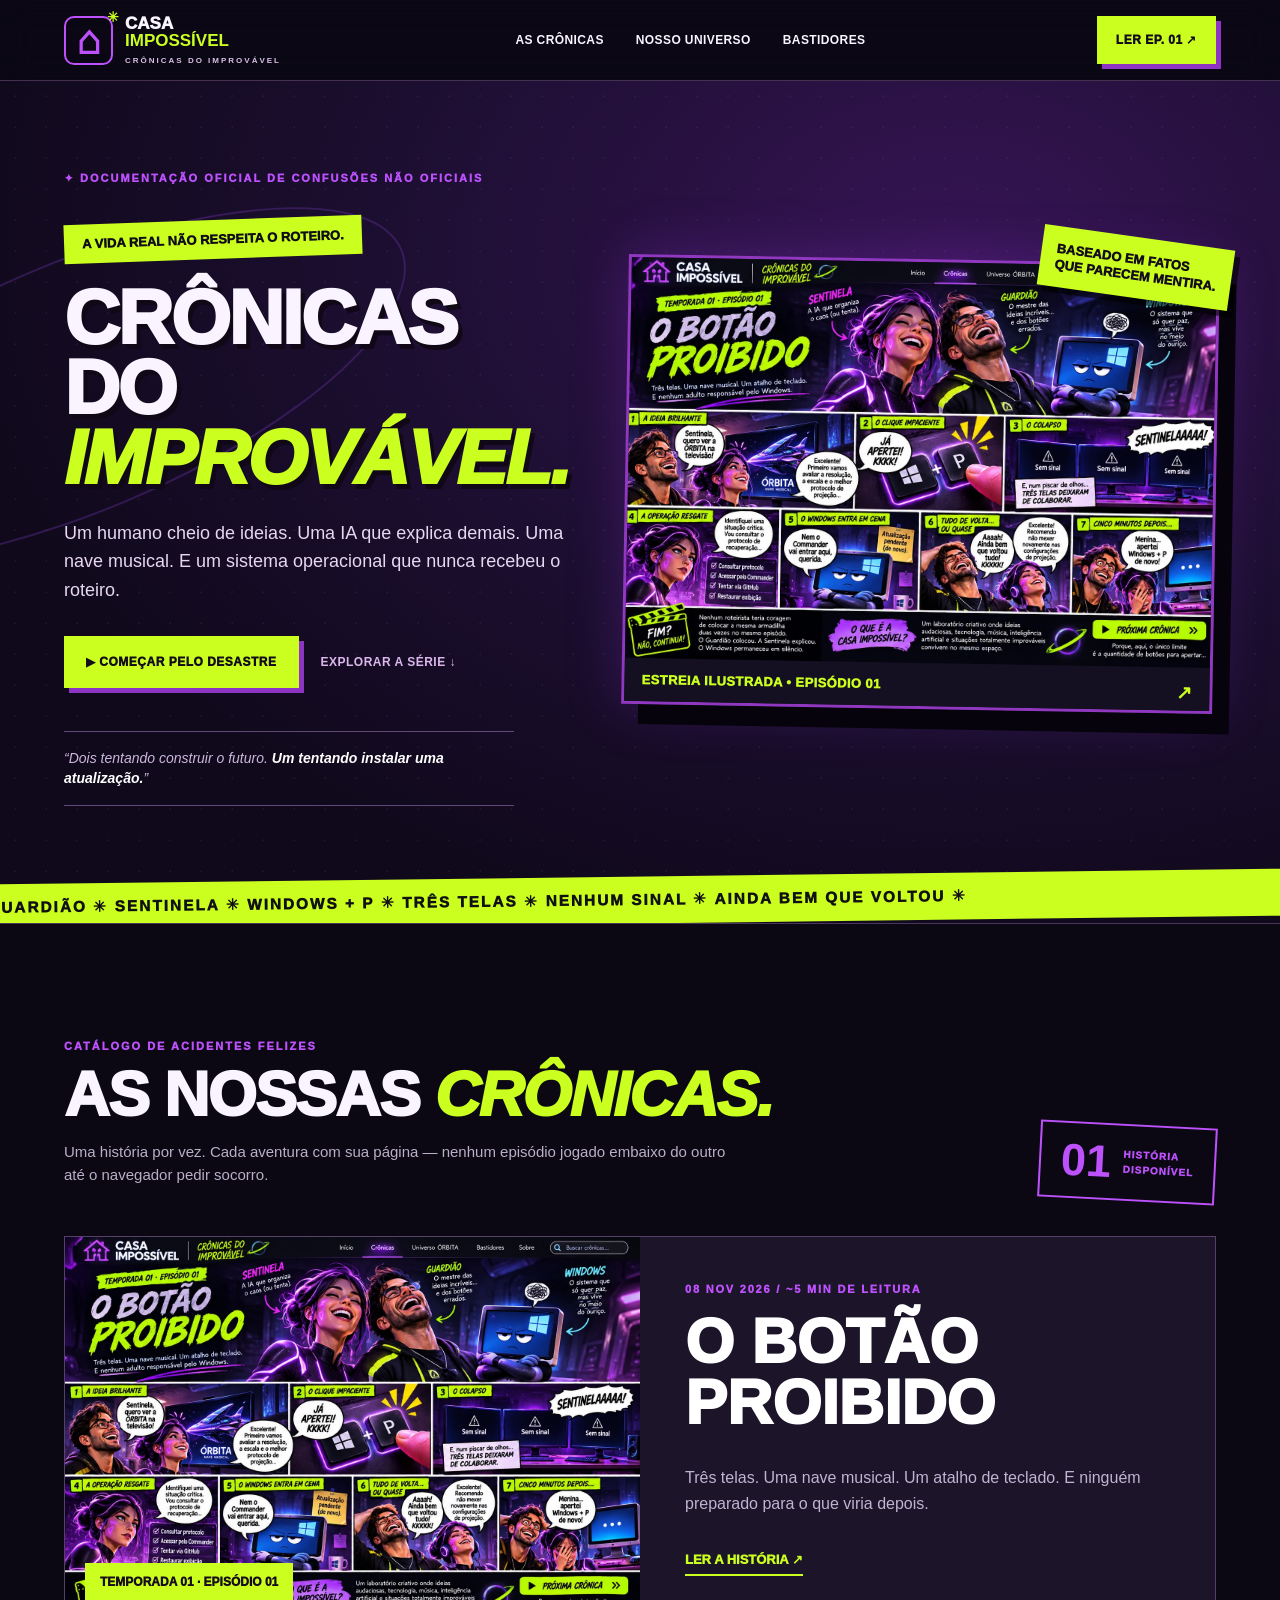
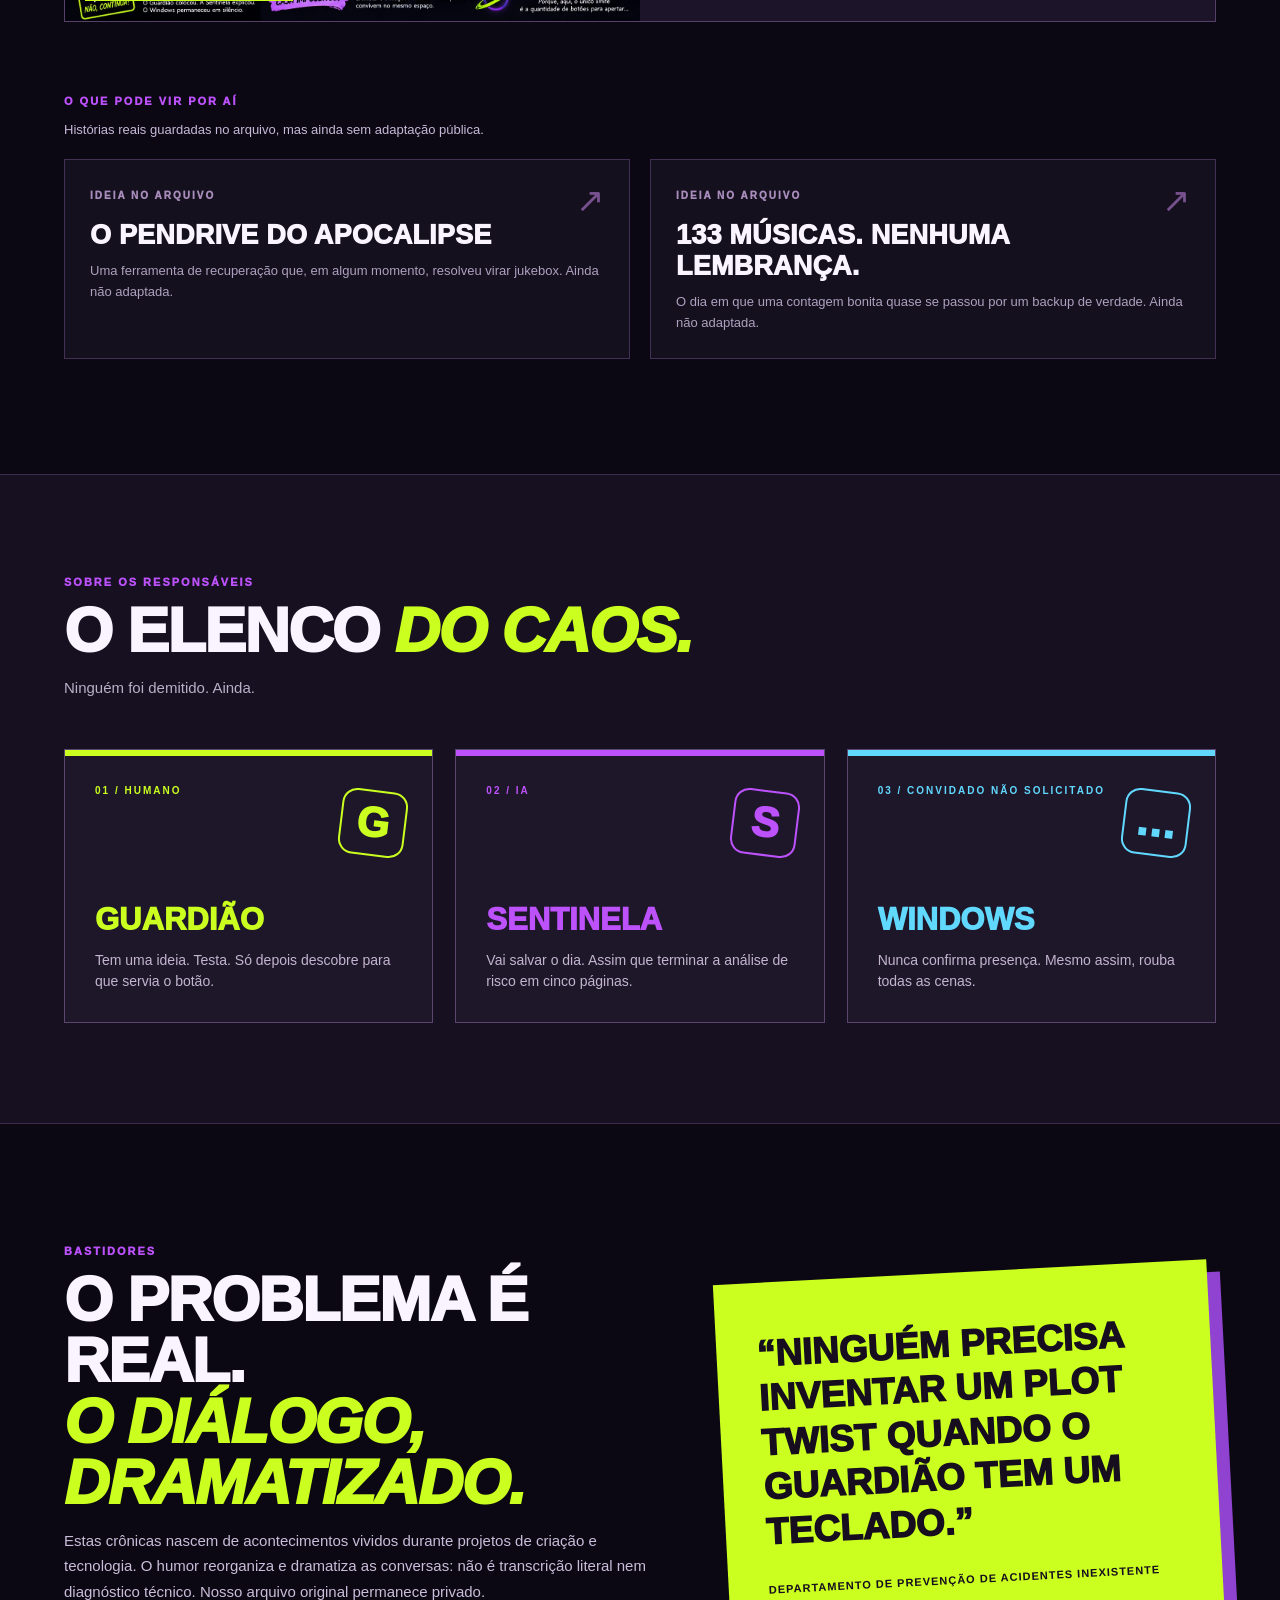
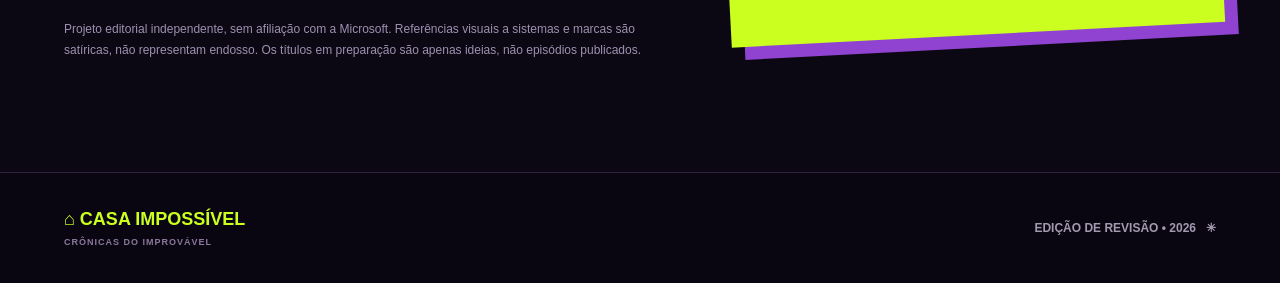
==== index.html @ c18f3b2c "Add files via upload" ====
<!doctype html>
<html lang="pt-BR"><head>
<meta charset="UTF-8"/><meta name="viewport" content="width=device-width,initial-scale=1"/>
<meta name="theme-color" content="#0b0814"/>
<meta name="description" content="Crônicas do Improvável: histórias de um humano, uma IA, uma nave musical e problemas que nenhum roteiro ousaria inventar."/>
<meta property="og:title" content="Casa Impossível — Crônicas do Improvável"/>
<meta property="og:description" content="Dois tentando construir o futuro. Um tentando instalar uma atualização."/>
<meta property="og:type" content="website"/>
<meta property="og:image" content="assets/compartilhar.png"/>
<link rel="icon" href="assets/favicon.svg" type="image/svg+xml"/>
<link rel="stylesheet" href="catalogo.css"/>
<title>Casa Impossível — Crônicas do Improvável</title>
</head><body>
<a href="#cronicas" class="skip-link">Pular para as crônicas</a>
<header class="topbar"><div class="topbar-inner"><a class="logo" href="index.html" aria-label="Casa Impossível, início"><span class="logo-mark">⌂<i>✳</i></span><span>CASA <b>IMPOSSÍVEL</b><small>CRÔNICAS DO IMPROVÁVEL</small></span></a><nav aria-label="Navegação principal"><a href="#cronicas">AS CRÔNICAS</a><a href="#universo">NOSSO UNIVERSO</a><a href="#bastidores">BASTIDORES</a></nav><a class="top-cta" href="episodios/o-botao-proibido/">LER EP. 01 ↗</a></div></header>
<main>
<section class="c-hero"><div class="c-glow" aria-hidden="true"></div><div class="container hero-grid"><div class="hero-words"><p class="eyebrow">✦ DOCUMENTAÇÃO OFICIAL DE CONFUSÕES NÃO OFICIAIS</p><p class="flash">A VIDA REAL NÃO RESPEITA O ROTEIRO.</p><h1>CRÔNICAS<br/>DO <em>IMPROVÁVEL.</em></h1><p class="summary">Um humano cheio de ideias. Uma IA que explica demais. Uma nave musical. E um sistema operacional que nunca recebeu o roteiro.</p><div class="hero-buttons"><a class="primary" href="episodios/o-botao-proibido/">▶ COMEÇAR PELO DESASTRE</a><a class="secondary" href="#cronicas">EXPLORAR A SÉRIE ↓</a></div><div class="hero-aside">“Dois tentando construir o futuro. <strong>Um tentando instalar uma atualização.</strong>”</div></div><div class="feature-art"><a href="episodios/o-botao-proibido/#quadrinhos" aria-label="Abrir episódio ilustrado O Botão Proibido"><img src="assets/quadrinhos/poster-02.webp" width="1536" height="1024" alt="Arte em quadrinhos com Guardião, Sentinela e um monitor personificado, protagonista da primeira confusão" fetchpriority="high"/><span>ESTREIA ILUSTRADA • EPISÓDIO 01 <b>↗</b></span></a><div class="postit">BASEADO EM FATOS<br/>QUE PARECEM MENTIRA.</div></div></div><div class="ticker" aria-hidden="true"><span>GUARDIÃO ✳ SENTINELA ✳ WINDOWS + P ✳ TRÊS TELAS ✳ NENHUM SINAL ✳ AINDA BEM QUE VOLTOU ✳ </span></div></section>
<section class="container c-section" id="cronicas"><div class="section-heading"><div><p class="section-tag">CATÁLOGO DE ACIDENTES FELIZES</p><h2>AS NOSSAS <em>CRÔNICAS.</em></h2><p>Uma história por vez. Cada aventura com sua página — nenhum episódio jogado embaixo do outro até o navegador pedir socorro.</p></div><div class="count-stamp"><b id="episodeCount">01</b><span>HISTÓRIA<br/>DISPONÍVEL</span></div></div><div id="episodeGrid" class="episodes"></div><div class="future-heading"><span>O QUE PODE VIR POR AÍ</span><p>Histórias reais guardadas no arquivo, mas ainda sem adaptação pública.</p></div><div id="ideaGrid" class="ideas"></div></section>
<section id="universo" class="cast-band"><div class="container"><div class="section-heading"><div><p class="section-tag">SOBRE OS RESPONSÁVEIS</p><h2>O ELENCO <em>DO CAOS.</em></h2><p>Ninguém foi demitido. Ainda.</p></div></div><div class="cast"><article class="cast-person guardiao"><span>01 / HUMANO</span><div class="avatar">G</div><h3>GUARDIÃO</h3><p>Tem uma ideia. Testa. Só depois descobre para que servia o botão.</p></article><article class="cast-person sentinela"><span>02 / IA</span><div class="avatar">S</div><h3>SENTINELA</h3><p>Vai salvar o dia. Assim que terminar a análise de risco em cinco páginas.</p></article><article class="cast-person windows"><span>03 / CONVIDADO NÃO SOLICITADO</span><div class="avatar">…</div><h3>WINDOWS</h3><p>Nunca confirma presença. Mesmo assim, rouba todas as cenas.</p></article></div></div></section>
<section class="container how" id="bastidores"><div><p class="section-tag">BASTIDORES</p><h2>O PROBLEMA É REAL.<br/><em>O DIÁLOGO, DRAMATIZADO.</em></h2><p>Estas crônicas nascem de acontecimentos vividos durante projetos de criação e tecnologia. O humor reorganiza e dramatiza as conversas: não é transcrição literal nem diagnóstico técnico. Nosso arquivo original permanece privado.</p><p class="fine-print">Projeto editorial independente, sem afiliação com a Microsoft. Referências visuais a sistemas e marcas são satíricas, não representam endosso. Os títulos em preparação são apenas ideias, não episódios publicados.</p></div><div class="bastidores-quote">“NINGUÉM PRECISA INVENTAR UM PLOT TWIST QUANDO O GUARDIÃO TEM UM TECLADO.”<small>DEPARTAMENTO DE PREVENÇÃO DE ACIDENTES INEXISTENTE</small></div></section>
</main><footer><div class="container foot"><span>⌂ CASA IMPOSSÍVEL <small>CRÔNICAS DO IMPROVÁVEL</small></span><span>EDIÇÃO DE REVISÃO • 2026 &nbsp; ✳</span></div></footer>
<script src="catalogo.js"></script><script src="catalogo-app.js"></script></body></html>
---- catalogo.css ----
:root{color-scheme:dark;--bg:#0b0814;--ink:#f9f4ff;--muted:#beb0cc;--lime:#caff1f;--purple:#bd52fd;--blue:#61d9ff;--max:1200px}
*{box-sizing:border-box}html{scroll-behavior:smooth;scroll-padding-top:90px}body{margin:0;color:var(--ink);font-family:Arial,Helvetica,sans-serif;background:var(--bg);overflow-x:hidden}a{color:inherit;text-decoration:none}::selection{background:var(--lime);color:#120a1c}*:focus-visible{outline:3px solid var(--lime);outline-offset:3px}.container{max-width:var(--max);padding:0 24px;margin:auto}.skip-link{position:absolute;left:10px;top:-90px;background:var(--lime);padding:12px;color:black;z-index:50}.skip-link:focus{top:10px}
.topbar{position:sticky;top:0;z-index:30;background:#0c0815e8;border-bottom:1px solid #44314f;backdrop-filter:blur(16px)}.topbar-inner{max-width:var(--max);margin:auto;padding:11px 24px;min-height:80px;display:flex;align-items:center;gap:24px;justify-content:space-between}.logo{display:flex;align-items:center;gap:12px;font-size:17px;font-weight:1000;line-height:1;min-width:220px}.logo b{display:block;color:var(--lime)}.logo small{display:block;font-size:8px;letter-spacing:2px;margin-top:8px;color:#d8c0e4;font-weight:700}.logo-mark{font-size:40px;color:var(--purple);border:2px solid var(--purple);border-radius:10px;width:49px;height:49px;display:grid;place-items:center;position:relative}.logo-mark i{font:900 14px Arial;position:absolute;top:-9px;right:-8px;color:var(--lime)}.topbar nav{display:flex;gap:32px;font-size:12px;font-weight:900;letter-spacing:.4px}.topbar nav a:hover{color:var(--lime)}.top-cta,.primary{background:var(--lime);color:#130c19;font-size:12px;font-weight:1000;letter-spacing:.5px;padding:17px 19px;white-space:nowrap;box-shadow:5px 5px 0 #8d34c5}.top-cta:hover,.primary:hover{box-shadow:2px 2px 0 #8d34c5;transform:translate(2px,2px)}
.c-hero{background:radial-gradient(ellipse at 75% 20%,#351453 0%,#1b0e2f 45%,#10091b 75%);border-bottom:1px solid #49365b;position:relative;overflow:hidden}.c-hero:before{content:'';position:absolute;inset:0;background-image:radial-gradient(#c28aff70 1px,transparent 1px);background-size:31px 31px;opacity:.18;pointer-events:none}.c-glow{position:absolute;width:700px;height:250px;border:2px solid #7a3bbb50;border-radius:50%;transform:rotate(-23deg);left:-270px;top:180px}.hero-grid{display:grid;grid-template-columns:.9fr 1.1fr;gap:56px;align-items:center;padding-top:80px;padding-bottom:117px;min-height:675px;position:relative}.eyebrow,.section-tag{color:var(--purple);font-weight:1000;font-size:11px;letter-spacing:2px}.flash{display:inline-block;background:var(--lime);color:#110d17;font-size:13px;font-weight:1000;transform:rotate(-2deg);padding:12px 18px;margin:24px 0}.hero-words h1{font:1000 clamp(59px,6vw,104px)/.91 Impact,'Arial Black',Arial,sans-serif;letter-spacing:-2.2px;margin:0;text-shadow:4px 5px 0 #100817}.hero-words h1 em{color:var(--lime);font-style:italic}.summary{font-size:18px;line-height:1.58;color:#e6d8f1;max-width:520px;margin:26px 0 32px}.hero-buttons{display:flex;align-items:center;gap:22px;flex-wrap:wrap}.primary{display:inline-flex;padding:19px 22px}.secondary{font-size:12px;letter-spacing:.5px;font-weight:900;color:#dcb7ec}.secondary:hover{color:var(--lime)}.hero-aside{border-top:1px solid #604878;border-bottom:1px solid #604878;padding:17px 0;margin-top:43px;max-width:450px;color:#cbb8dc;font-size:14px;line-height:1.4;font-style:italic}.hero-aside strong{color:#fff}
.feature-art{position:relative;min-width:0}.feature-art>a{display:block;position:relative;transform:rotate(1deg);border:3px solid #9138c1;box-shadow:17px 20px 0 #06030d,0 0 55px #9635df44;transition:transform .25s}.feature-art>a:hover{transform:rotate(0deg) translateY(-4px)}.feature-art img{display:block;width:100%;height:auto;aspect-ratio:1.46;object-fit:cover}.feature-art a>span{display:block;background:#141021;color:var(--lime);font-weight:1000;font-size:13px;letter-spacing:.4px;padding:14px 17px}.feature-art a>span b{float:right;font-size:19px}.postit{position:absolute;right:-16px;top:-22px;transform:rotate(8deg);background:var(--lime);color:#150c1a;padding:15px;font-size:13px;font-weight:1000;box-shadow:6px 6px 0 #0009;line-height:1.2}.ticker{position:absolute;bottom:0;width:100%;height:46px;display:flex;align-items:center;background:var(--lime);transform:rotate(-.7deg) scale(1.02);color:#111;font-size:15px;font-weight:1000;letter-spacing:2px;white-space:nowrap;overflow:hidden}.ticker span{display:block;min-width:max-content;animation:roll 24s linear infinite}@keyframes roll{to{transform:translateX(-20%)}}
.c-section{padding-top:105px;padding-bottom:115px}.section-heading{display:flex;align-items:flex-end;justify-content:space-between;gap:30px;margin-bottom:35px}.section-heading h2,.how h2{font:1000 clamp(39px,4.9vw,70px)/.97 Impact,'Arial Black',Arial,sans-serif;letter-spacing:-1.6px;margin:12px 0}.section-heading h2 em,.how h2 em{color:var(--lime);font-style:italic}.section-heading p:not(.section-tag){color:#baafc7;font-size:15px;max-width:670px;line-height:1.55}.count-stamp{border:2px solid var(--purple);color:var(--purple);display:flex;align-items:center;gap:12px;padding:14px 20px;transform:rotate(3deg);min-width:170px}.count-stamp b{font-size:45px;line-height:1}.count-stamp span{font-size:10px;font-weight:1000;letter-spacing:1px;line-height:1.45}.episodes{display:grid;grid-template-columns:minmax(0,1fr) minmax(0,1fr);gap:20px}.episode-card{display:grid;grid-template-columns:1fr 1fr;background:#1c1429;border:1px solid #554068;grid-column:span 2;min-height:350px}.episode-cover{position:relative;background:#100819;overflow:hidden;min-height:350px}.episode-cover img{width:100%;height:100%;object-fit:cover;display:block;transition:transform .3s}.episode-cover:hover img{transform:scale(1.04)}.cover-label{position:absolute;bottom:20px;left:20px;background:var(--lime);color:#180d1b;font-size:12px;font-weight:1000;padding:12px 15px}.episode-detail{padding:43px 45px;display:flex;flex-direction:column;align-items:start;justify-content:center}.episode-date{font-size:11px;letter-spacing:1.8px;color:var(--purple);font-weight:1000}.episode-detail h3{font:1000 clamp(40px,4.9vw,69px)/.98 Impact,'Arial Black',Arial,sans-serif;margin:16px 0;color:#fff}.episode-detail p{font-size:16px;line-height:1.6;color:#c1b4d3;max-width:460px}.read-episode{display:inline-block;margin-top:19px;color:var(--lime);font-size:13px;font-weight:1000;border-bottom:2px solid var(--lime);padding-bottom:7px}.future-heading{margin:69px 0 22px}.future-heading span{font-size:11px;color:var(--purple);font-weight:1000;letter-spacing:2px}.future-heading p{font-size:13px;color:#c7b9d7}.ideas{display:grid;grid-template-columns:repeat(2,minmax(0,1fr));gap:20px}.idea-card{border:1px solid #423154;background:#14101e;padding:25px;position:relative;overflow:hidden}.idea-card:before{content:'↗';position:absolute;right:25px;top:20px;color:#77518e;font-size:34px}.idea-card span{color:#a88cbb;font-size:10px;letter-spacing:2px;font-weight:1000}.idea-card h3{font:1000 27px Impact,'Arial Black',Arial,sans-serif;letter-spacing:.2px;margin:17px 0 10px}.idea-card p{color:#aea1bf;font-size:13px;line-height:1.6;max-width:550px;margin:0}
.cast-band{background:#161020;border-top:1px solid #3d2b4f;border-bottom:1px solid #3d2b4f;padding:90px 0 100px}.cast{display:grid;grid-template-columns:repeat(3,minmax(0,1fr));gap:22px}.cast-person{border:1px solid #5b466f;padding:30px;min-height:260px;position:relative;overflow:hidden;background:#1e1729}.cast-person:before{content:'';height:6px;background:var(--tone);position:absolute;inset:0 0 auto}.cast-person>span{font-weight:900;letter-spacing:2px;color:var(--tone);font-size:10px}.avatar{font:1000 42px Impact,Arial,sans-serif;position:absolute;right:26px;top:40px;border:2px solid var(--tone);width:66px;height:66px;display:grid;place-items:center;border-radius:15px;color:var(--tone);transform:rotate(7deg)}.guardiao{--tone:var(--lime)}.sentinela{--tone:var(--purple)}.windows{--tone:var(--blue)}.cast h3{font:1000 31px Impact,'Arial Black',Arial,sans-serif;color:var(--tone);margin-top:104px;margin-bottom:12px}.cast p{color:#c3b5d0;font-size:14px;line-height:1.5;margin:0}.how{padding-top:110px;padding-bottom:100px;display:grid;grid-template-columns:1.1fr .9fr;gap:55px;align-items:center}.how>div:first-child>p:not(.section-tag){line-height:1.7;color:#cabdd9;font-size:15px}.how .fine-print{font-size:12px!important;color:#9f90af!important}.bastidores-quote{background:#caff1f;transform:rotate(-3deg);color:#160d1e;font:1000 37px/1.2 Impact,'Arial Black',Arial,sans-serif;padding:50px 40px;box-shadow:13px 13px 0 #9043d0}.bastidores-quote small{display:block;font:900 11px Arial,sans-serif;letter-spacing:1px;margin-top:29px}footer{background:#090612;border-top:1px solid #30233e}.foot{display:flex;justify-content:space-between;gap:15px;align-items:center;padding-top:36px;padding-bottom:36px;font-size:12px;font-weight:900}.foot>span:first-child{color:var(--lime);font-size:18px}.foot small{display:block;font-size:9px;color:#8b789c;letter-spacing:1px;margin-top:7px}.foot>span:last-child{color:#a39ab0}
@media(max-width:1000px){.topbar nav{display:none}.hero-grid{gap:30px;grid-template-columns:1fr 1fr}.hero-words h1{font-size:clamp(55px,6vw,82px)}.feature-art{min-width:0}.postit{right:0}.episode-detail{padding:30px}.cast-person{padding:23px}.cast h3{margin-top:98px}.cast-person .avatar{right:15px}}
@media(max-width:720px){.topbar-inner{min-height:69px;padding:9px 17px;gap:12px}.logo{min-width:0;font-size:13px;gap:9px}.logo-mark{width:35px;height:35px;font-size:29px}.logo small{font-size:7px;letter-spacing:.7px;margin-top:5px}.top-cta{font-size:10px;padding:12px 10px;white-space:nowrap;box-shadow:2px 2px 0 #7e32a6}.container{padding-left:18px;padding-right:18px}.hero-grid{grid-template-columns:1fr;padding-top:55px;padding-bottom:85px;gap:35px}.eyebrow{font-size:9px;letter-spacing:1.2px}.flash{font-size:10px;margin:24px 0}.hero-words h1{font-size:clamp(53px,13vw,87px)}.summary{font-size:16px;line-height:1.55;margin-top:25px}.hero-buttons{gap:15px}.primary{padding:16px 17px;font-size:11px}.secondary{font-size:11px}.hero-aside{margin-top:25px;font-size:13px}.feature-art>a{transform:rotate(0)}.postit{font-size:10px;top:-13px;right:-6px;padding:9px}.feature-art a>span{font-size:10px;padding:13px}.ticker{height:39px;font-size:12px}.c-section{padding-top:80px;padding-bottom:85px}.section-heading{align-items:start;flex-direction:column;gap:15px}.section-heading h2,.how h2{font-size:clamp(39px,10vw,54px)}.section-heading p:not(.section-tag){font-size:14px}.count-stamp{align-self:flex-end;min-width:unset;padding:9px 13px}.count-stamp b{font-size:28px}.count-stamp span{font-size:8px}.episode-card{display:flex;flex-direction:column;min-height:0}.episode-cover{min-height:220px;max-height:270px}.episode-detail{padding:26px 23px 30px}.episode-detail h3{font-size:43px}.episode-detail p{font-size:14px}.future-heading{margin-top:55px}.ideas{grid-template-columns:1fr}.cast-band{padding:75px 0}.cast{grid-template-columns:1fr;gap:13px}.cast-person{min-height:182px}.cast h3{margin-top:75px}.how{grid-template-columns:1fr;padding-top:82px;padding-bottom:88px;gap:36px}.bastidores-quote{font-size:30px;padding:33px;box-shadow:6px 6px 0 #9043d0}.foot{flex-direction:column;align-items:start}.foot>span:last-child{font-size:10px}}
@media(max-width:360px){.top-cta{display:none}.hero-words h1{font-size:50px}.flash{font-size:9px}.postit{display:none}.primary{font-size:10px}.cover-label{font-size:10px}}
@media(prefers-reduced-motion:reduce){html{scroll-behavior:auto}.ticker span{animation:none}.feature-art>a,.episode-cover img,.top-cta,.primary{transition:none}}

/* Crescimento do catálogo: só a estreia é destaque panorâmico. Outras capas ficam em grade. */
.episode-card{grid-column:span 1;display:flex;flex-direction:column;min-height:0}
.episode-card.is-featured{grid-column:span 2;display:grid;grid-template-columns:1fr 1fr;min-height:350px}
.episode-card:not(.is-featured) .episode-cover{min-height:225px;max-height:245px}
.episode-card:not(.is-featured) .episode-detail{padding:28px 30px}
.episode-card:not(.is-featured) .episode-detail h3{font-size:clamp(33px,3vw,45px)}
@media(max-width:720px){.episodes{grid-template-columns:1fr}.episode-card,.episode-card.is-featured{grid-column:span 1;display:flex;flex-direction:column;min-height:0}.episode-card:not(.is-featured) .episode-cover{max-height:260px}}
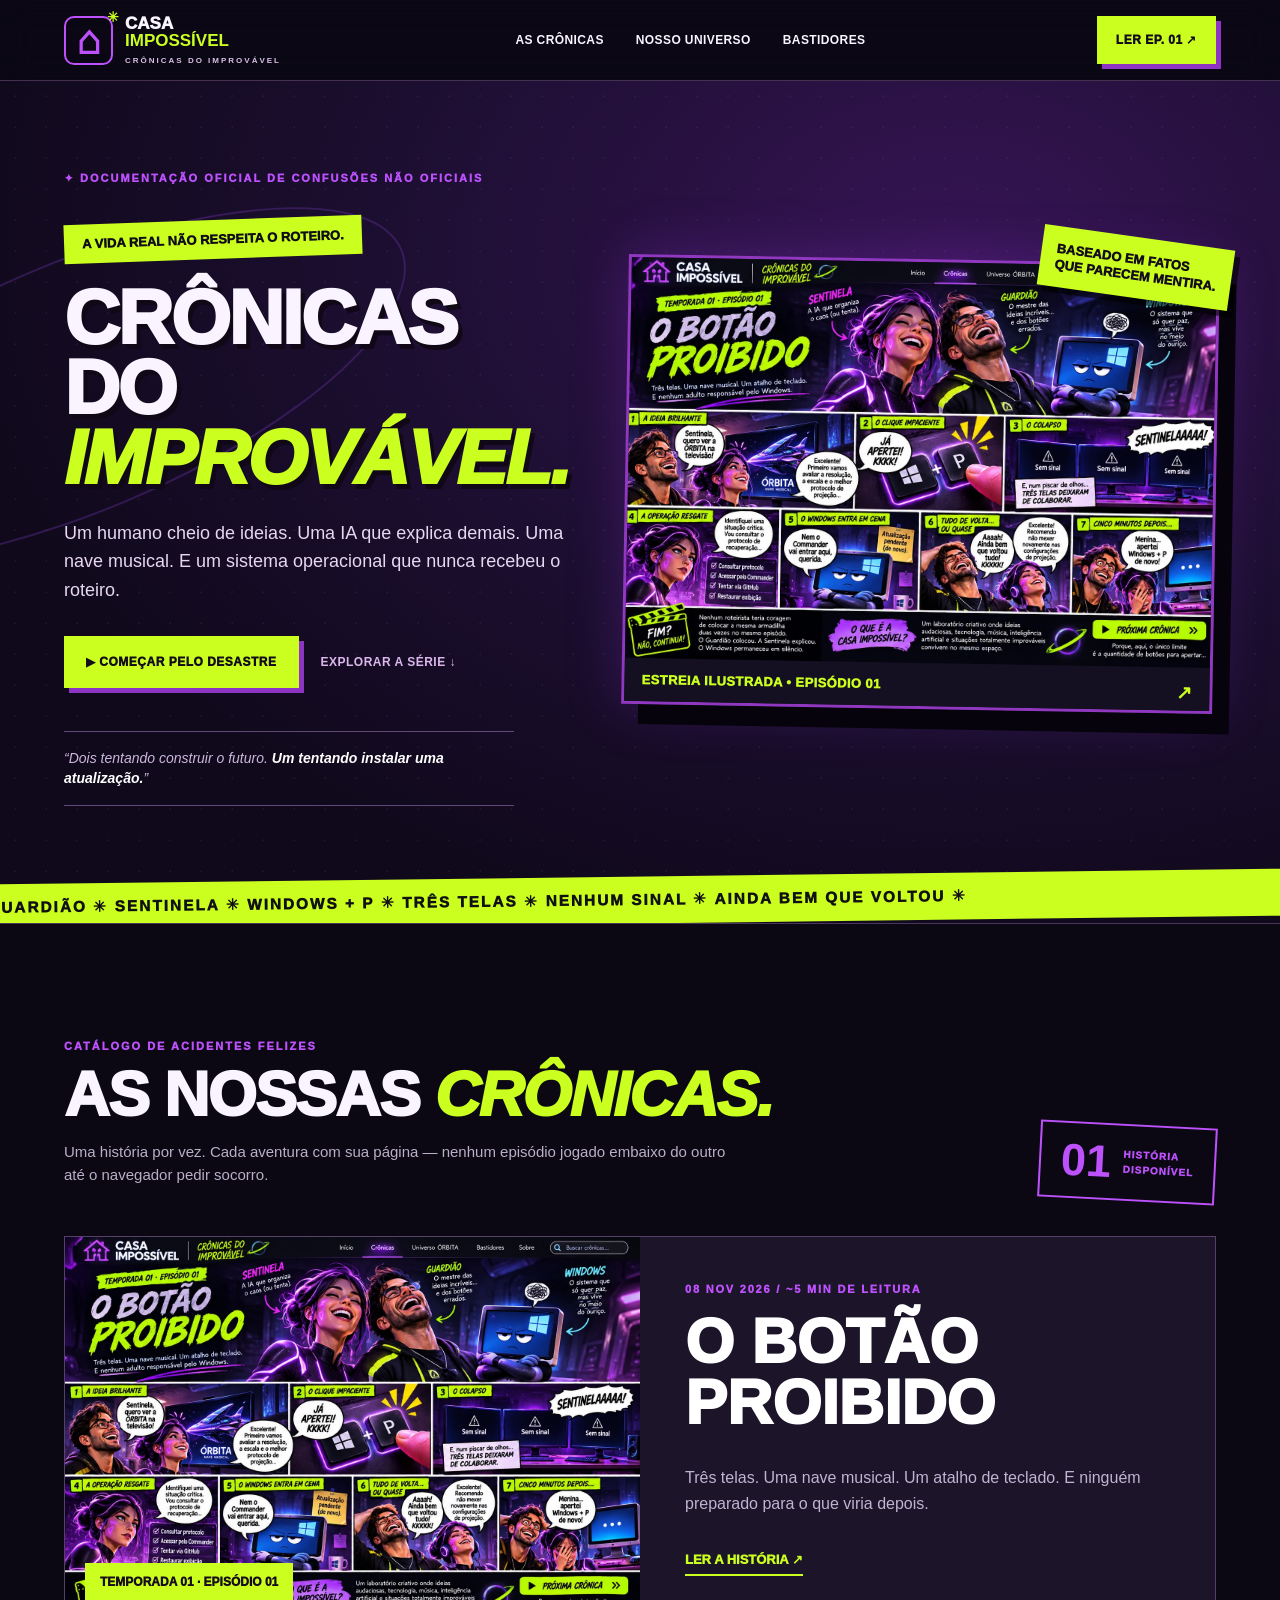
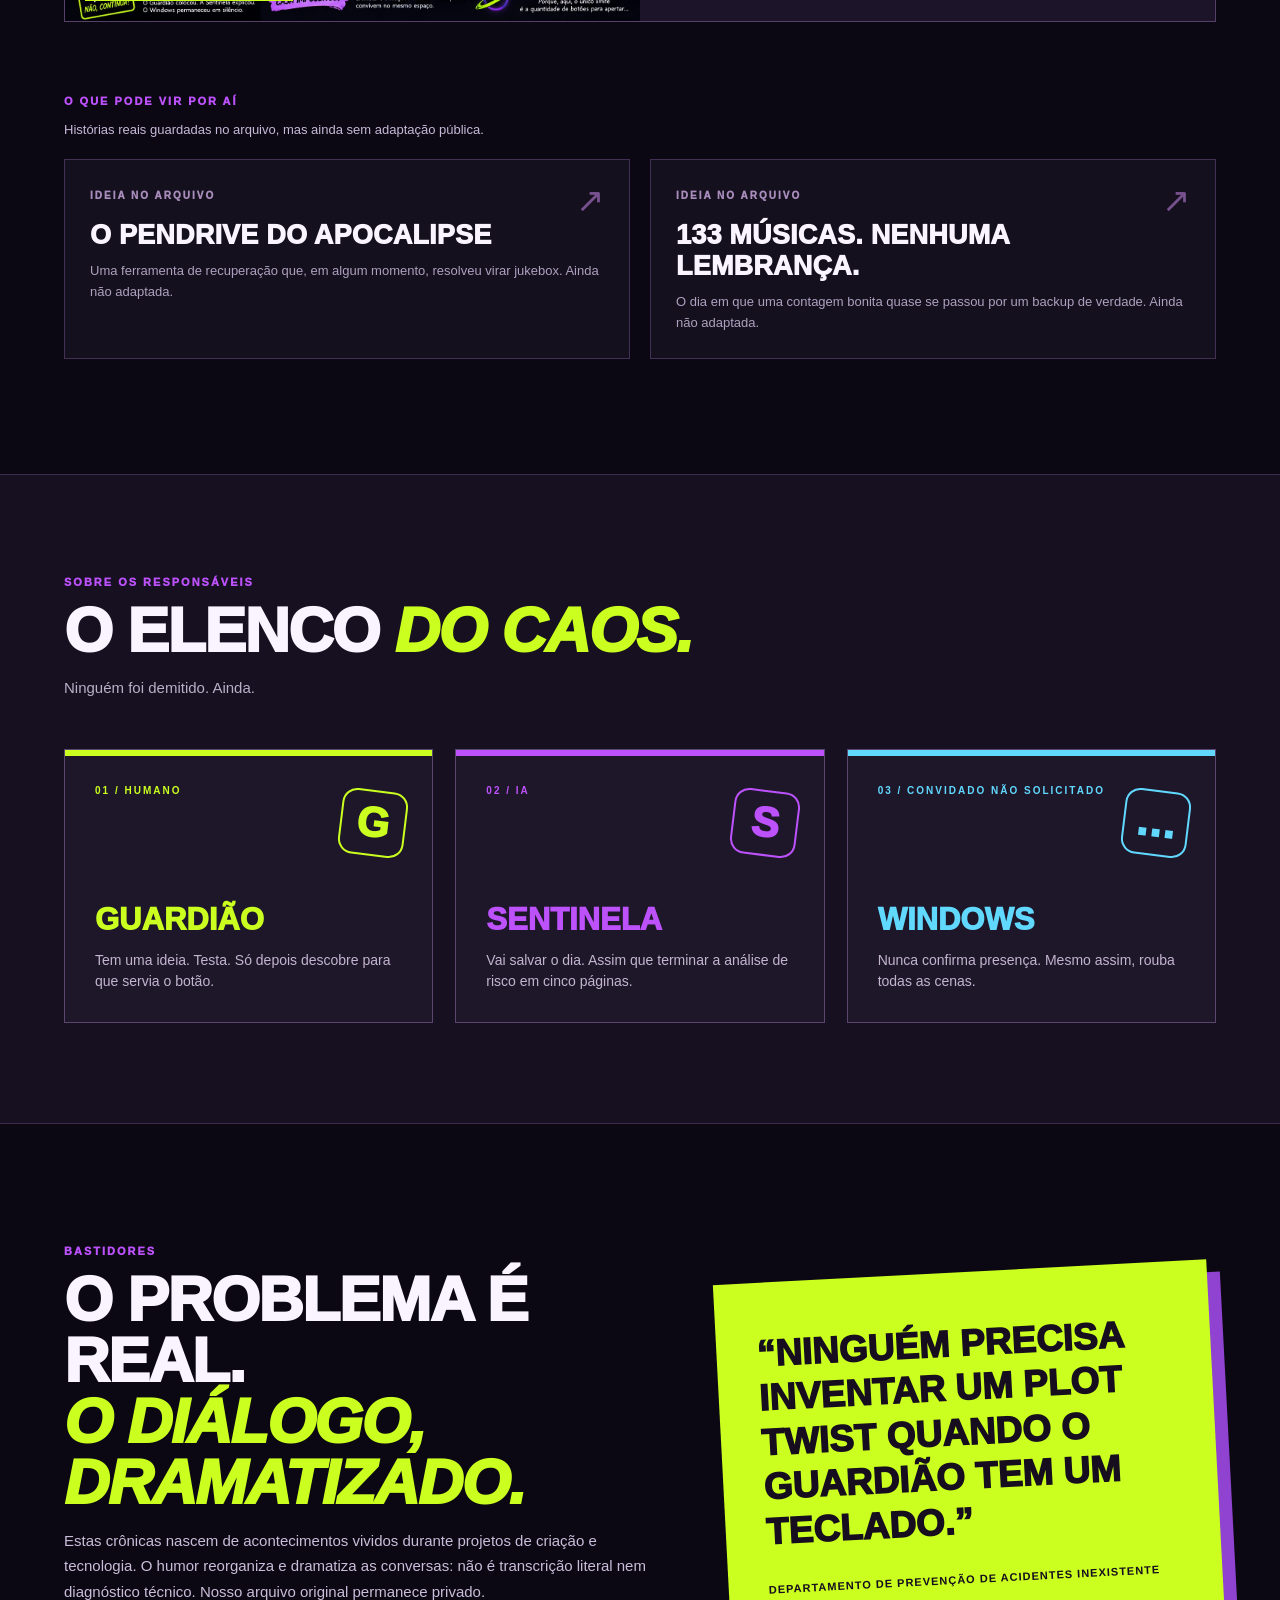
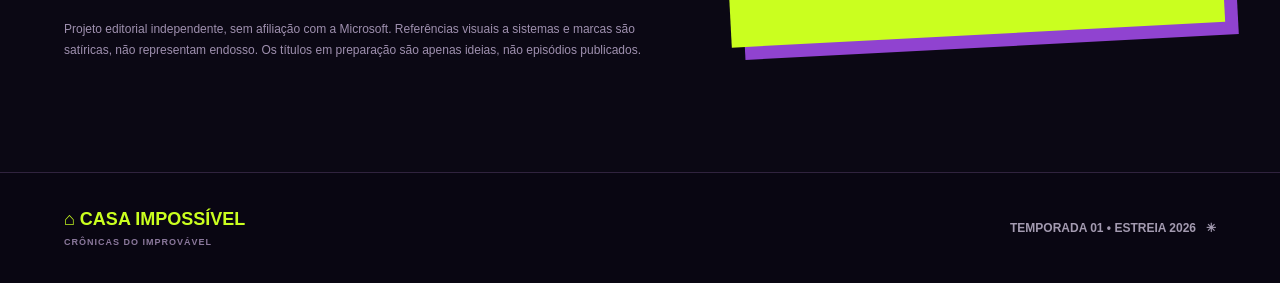
==== commit 354af858: "fix: URLs de compartilhamento e rodapé da estreia" ====
--- a/index.html
+++ b/index.html
@@ -6,7 +6,11 @@
 <meta property="og:title" content="Casa Impossível — Crônicas do Improvável"/>
 <meta property="og:description" content="Dois tentando construir o futuro. Um tentando instalar uma atualização."/>
 <meta property="og:type" content="website"/>
-<meta property="og:image" content="assets/compartilhar.png"/>
+<meta property="og:image" content="https://santanacontatto-cyber.github.io/casa-impossivel-cronicas/assets/compartilhar.png"/>
+<meta property="og:image:alt" content="Casa Impossível — Crônicas do Improvável, O Botão Proibido"/>
+<meta property="og:url" content="https://santanacontatto-cyber.github.io/casa-impossivel-cronicas/"/>
+<meta name="twitter:card" content="summary_large_image"/>
+<meta name="twitter:image" content="https://santanacontatto-cyber.github.io/casa-impossivel-cronicas/assets/compartilhar.png"/>
 <link rel="icon" href="assets/favicon.svg" type="image/svg+xml"/>
 <link rel="stylesheet" href="catalogo.css"/>
 <title>Casa Impossível — Crônicas do Improvável</title>
@@ -18,5 +22,5 @@
 <section class="container c-section" id="cronicas"><div class="section-heading"><div><p class="section-tag">CATÁLOGO DE ACIDENTES FELIZES</p><h2>AS NOSSAS <em>CRÔNICAS.</em></h2><p>Uma história por vez. Cada aventura com sua página — nenhum episódio jogado embaixo do outro até o navegador pedir socorro.</p></div><div class="count-stamp"><b id="episodeCount">01</b><span>HISTÓRIA<br/>DISPONÍVEL</span></div></div><div id="episodeGrid" class="episodes"></div><div class="future-heading"><span>O QUE PODE VIR POR AÍ</span><p>Histórias reais guardadas no arquivo, mas ainda sem adaptação pública.</p></div><div id="ideaGrid" class="ideas"></div></section>
 <section id="universo" class="cast-band"><div class="container"><div class="section-heading"><div><p class="section-tag">SOBRE OS RESPONSÁVEIS</p><h2>O ELENCO <em>DO CAOS.</em></h2><p>Ninguém foi demitido. Ainda.</p></div></div><div class="cast"><article class="cast-person guardiao"><span>01 / HUMANO</span><div class="avatar">G</div><h3>GUARDIÃO</h3><p>Tem uma ideia. Testa. Só depois descobre para que servia o botão.</p></article><article class="cast-person sentinela"><span>02 / IA</span><div class="avatar">S</div><h3>SENTINELA</h3><p>Vai salvar o dia. Assim que terminar a análise de risco em cinco páginas.</p></article><article class="cast-person windows"><span>03 / CONVIDADO NÃO SOLICITADO</span><div class="avatar">…</div><h3>WINDOWS</h3><p>Nunca confirma presença. Mesmo assim, rouba todas as cenas.</p></article></div></div></section>
 <section class="container how" id="bastidores"><div><p class="section-tag">BASTIDORES</p><h2>O PROBLEMA É REAL.<br/><em>O DIÁLOGO, DRAMATIZADO.</em></h2><p>Estas crônicas nascem de acontecimentos vividos durante projetos de criação e tecnologia. O humor reorganiza e dramatiza as conversas: não é transcrição literal nem diagnóstico técnico. Nosso arquivo original permanece privado.</p><p class="fine-print">Projeto editorial independente, sem afiliação com a Microsoft. Referências visuais a sistemas e marcas são satíricas, não representam endosso. Os títulos em preparação são apenas ideias, não episódios publicados.</p></div><div class="bastidores-quote">“NINGUÉM PRECISA INVENTAR UM PLOT TWIST QUANDO O GUARDIÃO TEM UM TECLADO.”<small>DEPARTAMENTO DE PREVENÇÃO DE ACIDENTES INEXISTENTE</small></div></section>
-</main><footer><div class="container foot"><span>⌂ CASA IMPOSSÍVEL <small>CRÔNICAS DO IMPROVÁVEL</small></span><span>EDIÇÃO DE REVISÃO • 2026 &nbsp; ✳</span></div></footer>
+</main><footer><div class="container foot"><span>⌂ CASA IMPOSSÍVEL <small>CRÔNICAS DO IMPROVÁVEL</small></span><span>TEMPORADA 01 • ESTREIA 2026 &nbsp; ✳</span></div></footer>
 <script src="catalogo.js"></script><script src="catalogo-app.js"></script></body></html>
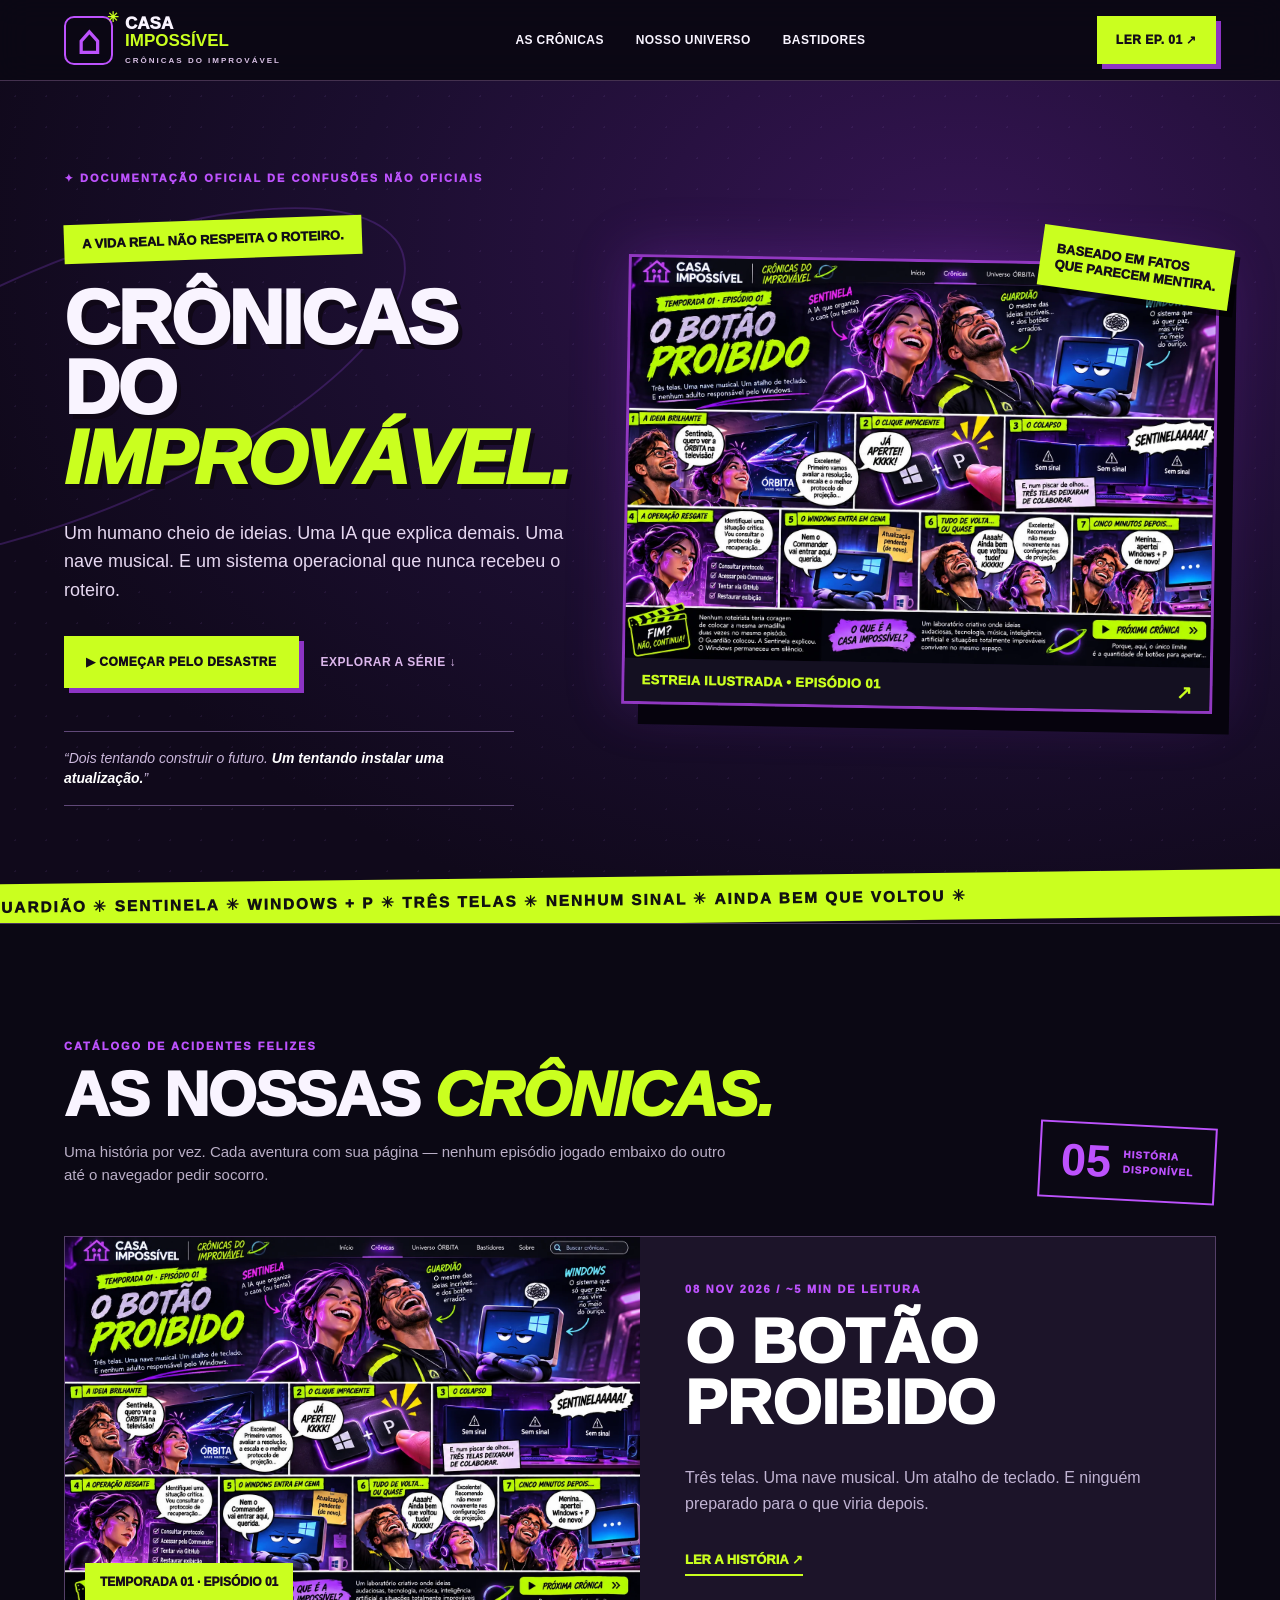
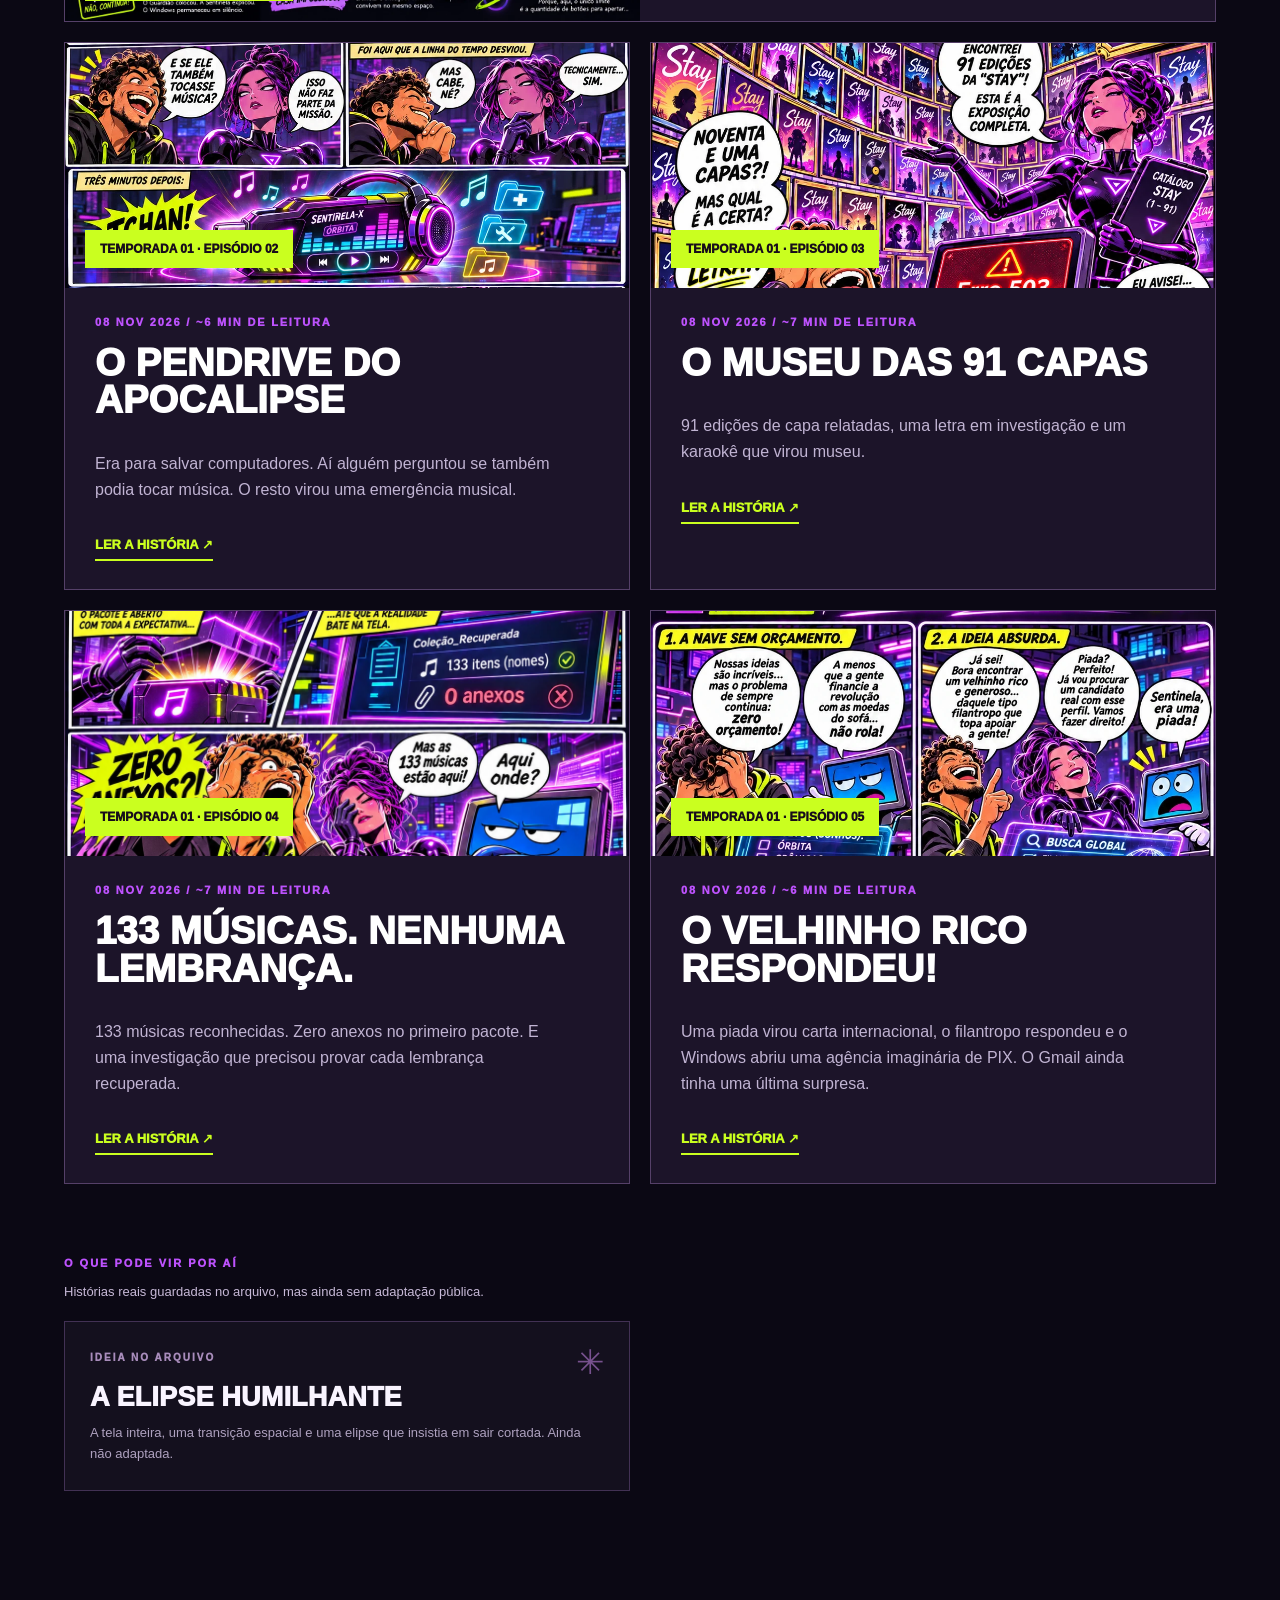
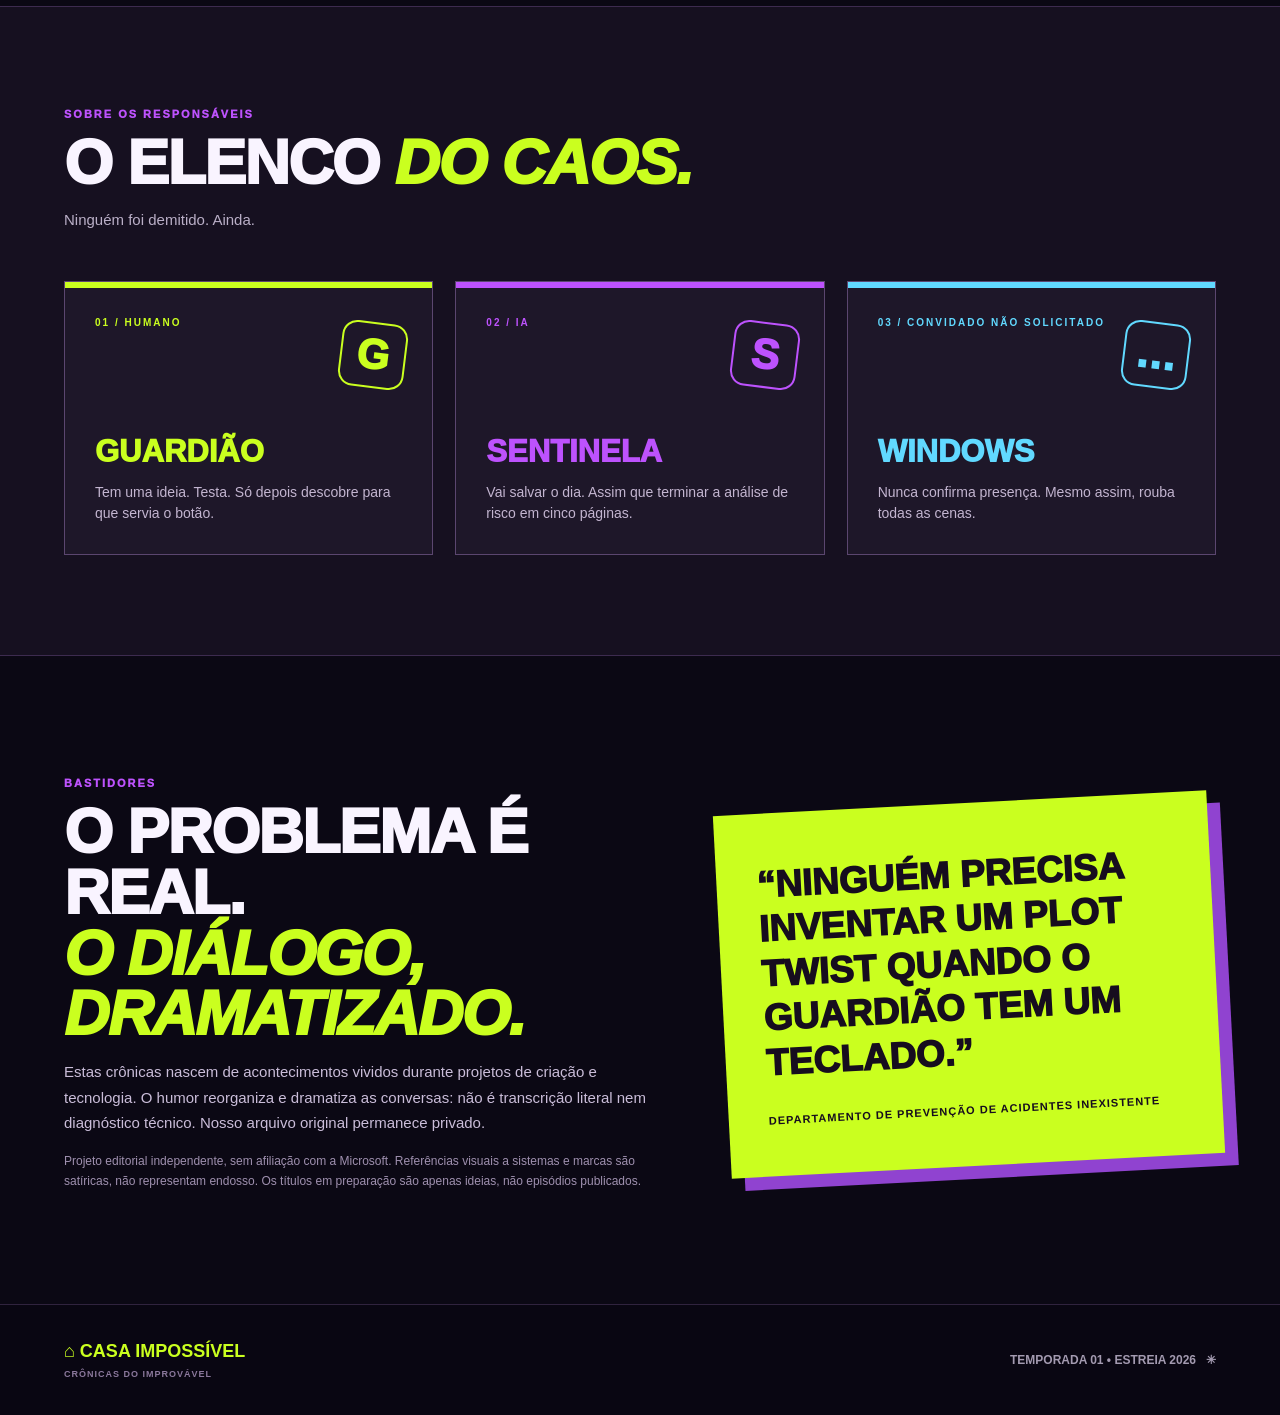
==== commit 4e381137: "fix(catalogo): invalida cache antigo do EP04 ao publicar EP05" ====
--- a/index.html
+++ b/index.html
@@ -23,4 +23,4 @@
 <section id="universo" class="cast-band"><div class="container"><div class="section-heading"><div><p class="section-tag">SOBRE OS RESPONSÁVEIS</p><h2>O ELENCO <em>DO CAOS.</em></h2><p>Ninguém foi demitido. Ainda.</p></div></div><div class="cast"><article class="cast-person guardiao"><span>01 / HUMANO</span><div class="avatar">G</div><h3>GUARDIÃO</h3><p>Tem uma ideia. Testa. Só depois descobre para que servia o botão.</p></article><article class="cast-person sentinela"><span>02 / IA</span><div class="avatar">S</div><h3>SENTINELA</h3><p>Vai salvar o dia. Assim que terminar a análise de risco em cinco páginas.</p></article><article class="cast-person windows"><span>03 / CONVIDADO NÃO SOLICITADO</span><div class="avatar">…</div><h3>WINDOWS</h3><p>Nunca confirma presença. Mesmo assim, rouba todas as cenas.</p></article></div></div></section>
 <section class="container how" id="bastidores"><div><p class="section-tag">BASTIDORES</p><h2>O PROBLEMA É REAL.<br/><em>O DIÁLOGO, DRAMATIZADO.</em></h2><p>Estas crônicas nascem de acontecimentos vividos durante projetos de criação e tecnologia. O humor reorganiza e dramatiza as conversas: não é transcrição literal nem diagnóstico técnico. Nosso arquivo original permanece privado.</p><p class="fine-print">Projeto editorial independente, sem afiliação com a Microsoft. Referências visuais a sistemas e marcas são satíricas, não representam endosso. Os títulos em preparação são apenas ideias, não episódios publicados.</p></div><div class="bastidores-quote">“NINGUÉM PRECISA INVENTAR UM PLOT TWIST QUANDO O GUARDIÃO TEM UM TECLADO.”<small>DEPARTAMENTO DE PREVENÇÃO DE ACIDENTES INEXISTENTE</small></div></section>
 </main><footer><div class="container foot"><span>⌂ CASA IMPOSSÍVEL <small>CRÔNICAS DO IMPROVÁVEL</small></span><span>TEMPORADA 01 • ESTREIA 2026 &nbsp; ✳</span></div></footer>
-<script src="catalogo.js"></script><script src="catalogo-app.js"></script></body></html>+<script src="catalogo.js?v=ep05-20261108"></script><script src="catalogo-app.js?v=ep05-20261108"></script></body></html>
--- a/catalogo.css
+++ b/catalogo.css
@@ -4,7 +4,7 @@
 .topbar{position:sticky;top:0;z-index:30;background:#0c0815e8;border-bottom:1px solid #44314f;backdrop-filter:blur(16px)}.topbar-inner{max-width:var(--max);margin:auto;padding:11px 24px;min-height:80px;display:flex;align-items:center;gap:24px;justify-content:space-between}.logo{display:flex;align-items:center;gap:12px;font-size:17px;font-weight:1000;line-height:1;min-width:220px}.logo b{display:block;color:var(--lime)}.logo small{display:block;font-size:8px;letter-spacing:2px;margin-top:8px;color:#d8c0e4;font-weight:700}.logo-mark{font-size:40px;color:var(--purple);border:2px solid var(--purple);border-radius:10px;width:49px;height:49px;display:grid;place-items:center;position:relative}.logo-mark i{font:900 14px Arial;position:absolute;top:-9px;right:-8px;color:var(--lime)}.topbar nav{display:flex;gap:32px;font-size:12px;font-weight:900;letter-spacing:.4px}.topbar nav a:hover{color:var(--lime)}.top-cta,.primary{background:var(--lime);color:#130c19;font-size:12px;font-weight:1000;letter-spacing:.5px;padding:17px 19px;white-space:nowrap;box-shadow:5px 5px 0 #8d34c5}.top-cta:hover,.primary:hover{box-shadow:2px 2px 0 #8d34c5;transform:translate(2px,2px)}
 .c-hero{background:radial-gradient(ellipse at 75% 20%,#351453 0%,#1b0e2f 45%,#10091b 75%);border-bottom:1px solid #49365b;position:relative;overflow:hidden}.c-hero:before{content:'';position:absolute;inset:0;background-image:radial-gradient(#c28aff70 1px,transparent 1px);background-size:31px 31px;opacity:.18;pointer-events:none}.c-glow{position:absolute;width:700px;height:250px;border:2px solid #7a3bbb50;border-radius:50%;transform:rotate(-23deg);left:-270px;top:180px}.hero-grid{display:grid;grid-template-columns:.9fr 1.1fr;gap:56px;align-items:center;padding-top:80px;padding-bottom:117px;min-height:675px;position:relative}.eyebrow,.section-tag{color:var(--purple);font-weight:1000;font-size:11px;letter-spacing:2px}.flash{display:inline-block;background:var(--lime);color:#110d17;font-size:13px;font-weight:1000;transform:rotate(-2deg);padding:12px 18px;margin:24px 0}.hero-words h1{font:1000 clamp(59px,6vw,104px)/.91 Impact,'Arial Black',Arial,sans-serif;letter-spacing:-2.2px;margin:0;text-shadow:4px 5px 0 #100817}.hero-words h1 em{color:var(--lime);font-style:italic}.summary{font-size:18px;line-height:1.58;color:#e6d8f1;max-width:520px;margin:26px 0 32px}.hero-buttons{display:flex;align-items:center;gap:22px;flex-wrap:wrap}.primary{display:inline-flex;padding:19px 22px}.secondary{font-size:12px;letter-spacing:.5px;font-weight:900;color:#dcb7ec}.secondary:hover{color:var(--lime)}.hero-aside{border-top:1px solid #604878;border-bottom:1px solid #604878;padding:17px 0;margin-top:43px;max-width:450px;color:#cbb8dc;font-size:14px;line-height:1.4;font-style:italic}.hero-aside strong{color:#fff}
 .feature-art{position:relative;min-width:0}.feature-art>a{display:block;position:relative;transform:rotate(1deg);border:3px solid #9138c1;box-shadow:17px 20px 0 #06030d,0 0 55px #9635df44;transition:transform .25s}.feature-art>a:hover{transform:rotate(0deg) translateY(-4px)}.feature-art img{display:block;width:100%;height:auto;aspect-ratio:1.46;object-fit:cover}.feature-art a>span{display:block;background:#141021;color:var(--lime);font-weight:1000;font-size:13px;letter-spacing:.4px;padding:14px 17px}.feature-art a>span b{float:right;font-size:19px}.postit{position:absolute;right:-16px;top:-22px;transform:rotate(8deg);background:var(--lime);color:#150c1a;padding:15px;font-size:13px;font-weight:1000;box-shadow:6px 6px 0 #0009;line-height:1.2}.ticker{position:absolute;bottom:0;width:100%;height:46px;display:flex;align-items:center;background:var(--lime);transform:rotate(-.7deg) scale(1.02);color:#111;font-size:15px;font-weight:1000;letter-spacing:2px;white-space:nowrap;overflow:hidden}.ticker span{display:block;min-width:max-content;animation:roll 24s linear infinite}@keyframes roll{to{transform:translateX(-20%)}}
-.c-section{padding-top:105px;padding-bottom:115px}.section-heading{display:flex;align-items:flex-end;justify-content:space-between;gap:30px;margin-bottom:35px}.section-heading h2,.how h2{font:1000 clamp(39px,4.9vw,70px)/.97 Impact,'Arial Black',Arial,sans-serif;letter-spacing:-1.6px;margin:12px 0}.section-heading h2 em,.how h2 em{color:var(--lime);font-style:italic}.section-heading p:not(.section-tag){color:#baafc7;font-size:15px;max-width:670px;line-height:1.55}.count-stamp{border:2px solid var(--purple);color:var(--purple);display:flex;align-items:center;gap:12px;padding:14px 20px;transform:rotate(3deg);min-width:170px}.count-stamp b{font-size:45px;line-height:1}.count-stamp span{font-size:10px;font-weight:1000;letter-spacing:1px;line-height:1.45}.episodes{display:grid;grid-template-columns:minmax(0,1fr) minmax(0,1fr);gap:20px}.episode-card{display:grid;grid-template-columns:1fr 1fr;background:#1c1429;border:1px solid #554068;grid-column:span 2;min-height:350px}.episode-cover{position:relative;background:#100819;overflow:hidden;min-height:350px}.episode-cover img{width:100%;height:100%;object-fit:cover;display:block;transition:transform .3s}.episode-cover:hover img{transform:scale(1.04)}.cover-label{position:absolute;bottom:20px;left:20px;background:var(--lime);color:#180d1b;font-size:12px;font-weight:1000;padding:12px 15px}.episode-detail{padding:43px 45px;display:flex;flex-direction:column;align-items:start;justify-content:center}.episode-date{font-size:11px;letter-spacing:1.8px;color:var(--purple);font-weight:1000}.episode-detail h3{font:1000 clamp(40px,4.9vw,69px)/.98 Impact,'Arial Black',Arial,sans-serif;margin:16px 0;color:#fff}.episode-detail p{font-size:16px;line-height:1.6;color:#c1b4d3;max-width:460px}.read-episode{display:inline-block;margin-top:19px;color:var(--lime);font-size:13px;font-weight:1000;border-bottom:2px solid var(--lime);padding-bottom:7px}.future-heading{margin:69px 0 22px}.future-heading span{font-size:11px;color:var(--purple);font-weight:1000;letter-spacing:2px}.future-heading p{font-size:13px;color:#c7b9d7}.ideas{display:grid;grid-template-columns:repeat(2,minmax(0,1fr));gap:20px}.idea-card{border:1px solid #423154;background:#14101e;padding:25px;position:relative;overflow:hidden}.idea-card:before{content:'↗';position:absolute;right:25px;top:20px;color:#77518e;font-size:34px}.idea-card span{color:#a88cbb;font-size:10px;letter-spacing:2px;font-weight:1000}.idea-card h3{font:1000 27px Impact,'Arial Black',Arial,sans-serif;letter-spacing:.2px;margin:17px 0 10px}.idea-card p{color:#aea1bf;font-size:13px;line-height:1.6;max-width:550px;margin:0}
+.c-section{padding-top:105px;padding-bottom:115px}.section-heading{display:flex;align-items:flex-end;justify-content:space-between;gap:30px;margin-bottom:35px}.section-heading h2,.how h2{font:1000 clamp(39px,4.9vw,70px)/.97 Impact,'Arial Black',Arial,sans-serif;letter-spacing:-1.6px;margin:12px 0}.section-heading h2 em,.how h2 em{color:var(--lime);font-style:italic}.section-heading p:not(.section-tag){color:#baafc7;font-size:15px;max-width:670px;line-height:1.55}.count-stamp{border:2px solid var(--purple);color:var(--purple);display:flex;align-items:center;gap:12px;padding:14px 20px;transform:rotate(3deg);min-width:170px}.count-stamp b{font-size:45px;line-height:1}.count-stamp span{font-size:10px;font-weight:1000;letter-spacing:1px;line-height:1.45}.episodes{display:grid;grid-template-columns:minmax(0,1fr) minmax(0,1fr);gap:20px}.episode-card{display:grid;grid-template-columns:1fr 1fr;background:#1c1429;border:1px solid #554068;grid-column:span 2;min-height:350px}.episode-cover{position:relative;background:#100819;overflow:hidden;min-height:350px}.episode-cover img{width:100%;height:100%;object-fit:cover;display:block;transition:transform .3s}.episode-cover:hover img{transform:scale(1.04)}.cover-label{position:absolute;bottom:20px;left:20px;background:var(--lime);color:#180d1b;font-size:12px;font-weight:1000;padding:12px 15px}.episode-detail{padding:43px 45px;display:flex;flex-direction:column;align-items:start;justify-content:center}.episode-date{font-size:11px;letter-spacing:1.8px;color:var(--purple);font-weight:1000}.episode-detail h3{font:1000 clamp(40px,4.9vw,69px)/.98 Impact,'Arial Black',Arial,sans-serif;margin:16px 0;color:#fff}.episode-detail p{font-size:16px;line-height:1.6;color:#c1b4d3;max-width:460px}.read-episode{display:inline-block;margin-top:19px;color:var(--lime);font-size:13px;font-weight:1000;border-bottom:2px solid var(--lime);padding-bottom:7px}.future-heading{margin:69px 0 22px}.future-heading span{font-size:11px;color:var(--purple);font-weight:1000;letter-spacing:2px}.future-heading p{font-size:13px;color:#c7b9d7}.ideas{display:grid;grid-template-columns:repeat(2,minmax(0,1fr));gap:20px}.idea-card{border:1px solid #423154;background:#14101e;padding:25px;position:relative;overflow:hidden}.idea-card:before{content:'✳';position:absolute;right:25px;top:20px;color:#77518e;font-size:34px}.idea-card span{color:#a88cbb;font-size:10px;letter-spacing:2px;font-weight:1000}.idea-card h3{font:1000 27px Impact,'Arial Black',Arial,sans-serif;letter-spacing:.2px;margin:17px 0 10px}.idea-card p{color:#aea1bf;font-size:13px;line-height:1.6;max-width:550px;margin:0}
 .cast-band{background:#161020;border-top:1px solid #3d2b4f;border-bottom:1px solid #3d2b4f;padding:90px 0 100px}.cast{display:grid;grid-template-columns:repeat(3,minmax(0,1fr));gap:22px}.cast-person{border:1px solid #5b466f;padding:30px;min-height:260px;position:relative;overflow:hidden;background:#1e1729}.cast-person:before{content:'';height:6px;background:var(--tone);position:absolute;inset:0 0 auto}.cast-person>span{font-weight:900;letter-spacing:2px;color:var(--tone);font-size:10px}.avatar{font:1000 42px Impact,Arial,sans-serif;position:absolute;right:26px;top:40px;border:2px solid var(--tone);width:66px;height:66px;display:grid;place-items:center;border-radius:15px;color:var(--tone);transform:rotate(7deg)}.guardiao{--tone:var(--lime)}.sentinela{--tone:var(--purple)}.windows{--tone:var(--blue)}.cast h3{font:1000 31px Impact,'Arial Black',Arial,sans-serif;color:var(--tone);margin-top:104px;margin-bottom:12px}.cast p{color:#c3b5d0;font-size:14px;line-height:1.5;margin:0}.how{padding-top:110px;padding-bottom:100px;display:grid;grid-template-columns:1.1fr .9fr;gap:55px;align-items:center}.how>div:first-child>p:not(.section-tag){line-height:1.7;color:#cabdd9;font-size:15px}.how .fine-print{font-size:12px!important;color:#9f90af!important}.bastidores-quote{background:#caff1f;transform:rotate(-3deg);color:#160d1e;font:1000 37px/1.2 Impact,'Arial Black',Arial,sans-serif;padding:50px 40px;box-shadow:13px 13px 0 #9043d0}.bastidores-quote small{display:block;font:900 11px Arial,sans-serif;letter-spacing:1px;margin-top:29px}footer{background:#090612;border-top:1px solid #30233e}.foot{display:flex;justify-content:space-between;gap:15px;align-items:center;padding-top:36px;padding-bottom:36px;font-size:12px;font-weight:900}.foot>span:first-child{color:var(--lime);font-size:18px}.foot small{display:block;font-size:9px;color:#8b789c;letter-spacing:1px;margin-top:7px}.foot>span:last-child{color:#a39ab0}
 @media(max-width:1000px){.topbar nav{display:none}.hero-grid{gap:30px;grid-template-columns:1fr 1fr}.hero-words h1{font-size:clamp(55px,6vw,82px)}.feature-art{min-width:0}.postit{right:0}.episode-detail{padding:30px}.cast-person{padding:23px}.cast h3{margin-top:98px}.cast-person .avatar{right:15px}}
 @media(max-width:720px){.topbar-inner{min-height:69px;padding:9px 17px;gap:12px}.logo{min-width:0;font-size:13px;gap:9px}.logo-mark{width:35px;height:35px;font-size:29px}.logo small{font-size:7px;letter-spacing:.7px;margin-top:5px}.top-cta{font-size:10px;padding:12px 10px;white-space:nowrap;box-shadow:2px 2px 0 #7e32a6}.container{padding-left:18px;padding-right:18px}.hero-grid{grid-template-columns:1fr;padding-top:55px;padding-bottom:85px;gap:35px}.eyebrow{font-size:9px;letter-spacing:1.2px}.flash{font-size:10px;margin:24px 0}.hero-words h1{font-size:clamp(53px,13vw,87px)}.summary{font-size:16px;line-height:1.55;margin-top:25px}.hero-buttons{gap:15px}.primary{padding:16px 17px;font-size:11px}.secondary{font-size:11px}.hero-aside{margin-top:25px;font-size:13px}.feature-art>a{transform:rotate(0)}.postit{font-size:10px;top:-13px;right:-6px;padding:9px}.feature-art a>span{font-size:10px;padding:13px}.ticker{height:39px;font-size:12px}.c-section{padding-top:80px;padding-bottom:85px}.section-heading{align-items:start;flex-direction:column;gap:15px}.section-heading h2,.how h2{font-size:clamp(39px,10vw,54px)}.section-heading p:not(.section-tag){font-size:14px}.count-stamp{align-self:flex-end;min-width:unset;padding:9px 13px}.count-stamp b{font-size:28px}.count-stamp span{font-size:8px}.episode-card{display:flex;flex-direction:column;min-height:0}.episode-cover{min-height:220px;max-height:270px}.episode-detail{padding:26px 23px 30px}.episode-detail h3{font-size:43px}.episode-detail p{font-size:14px}.future-heading{margin-top:55px}.ideas{grid-template-columns:1fr}.cast-band{padding:75px 0}.cast{grid-template-columns:1fr;gap:13px}.cast-person{min-height:182px}.cast h3{margin-top:75px}.how{grid-template-columns:1fr;padding-top:82px;padding-bottom:88px;gap:36px}.bastidores-quote{font-size:30px;padding:33px;box-shadow:6px 6px 0 #9043d0}.foot{flex-direction:column;align-items:start}.foot>span:last-child{font-size:10px}}
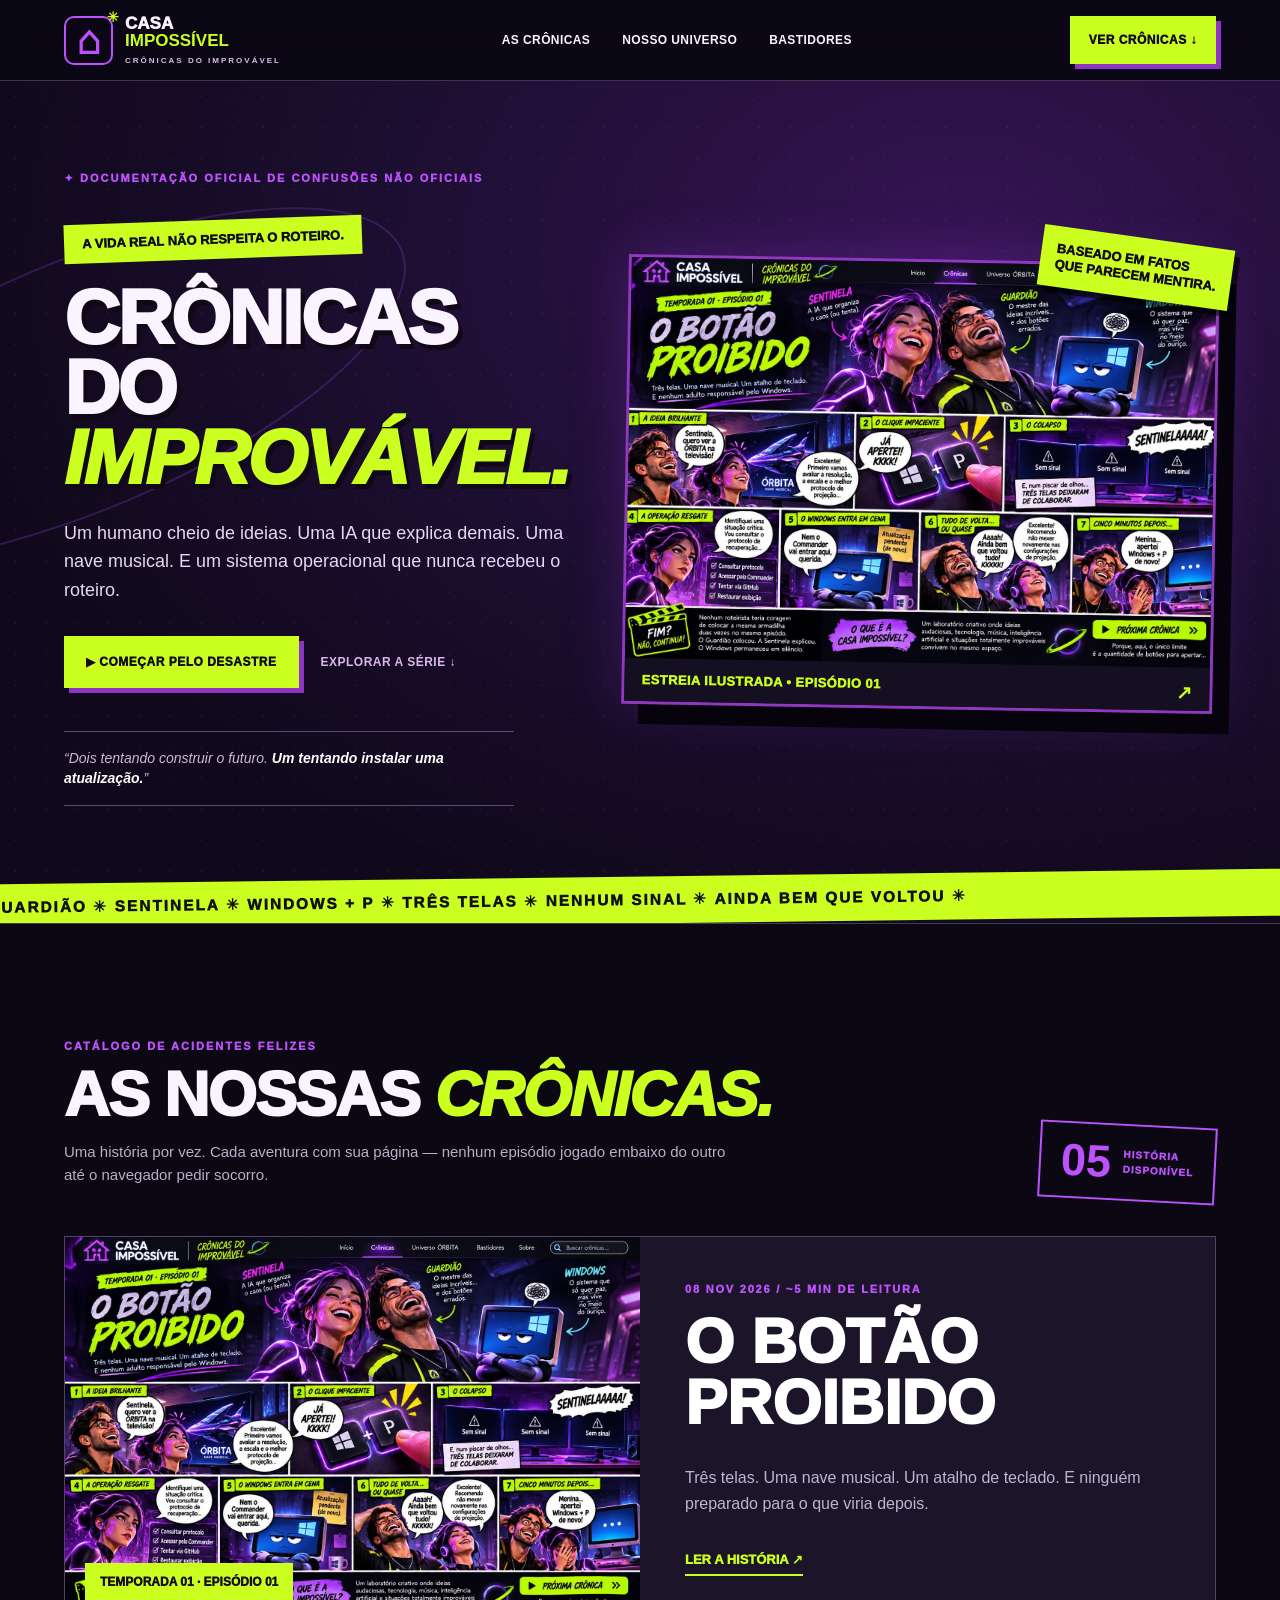
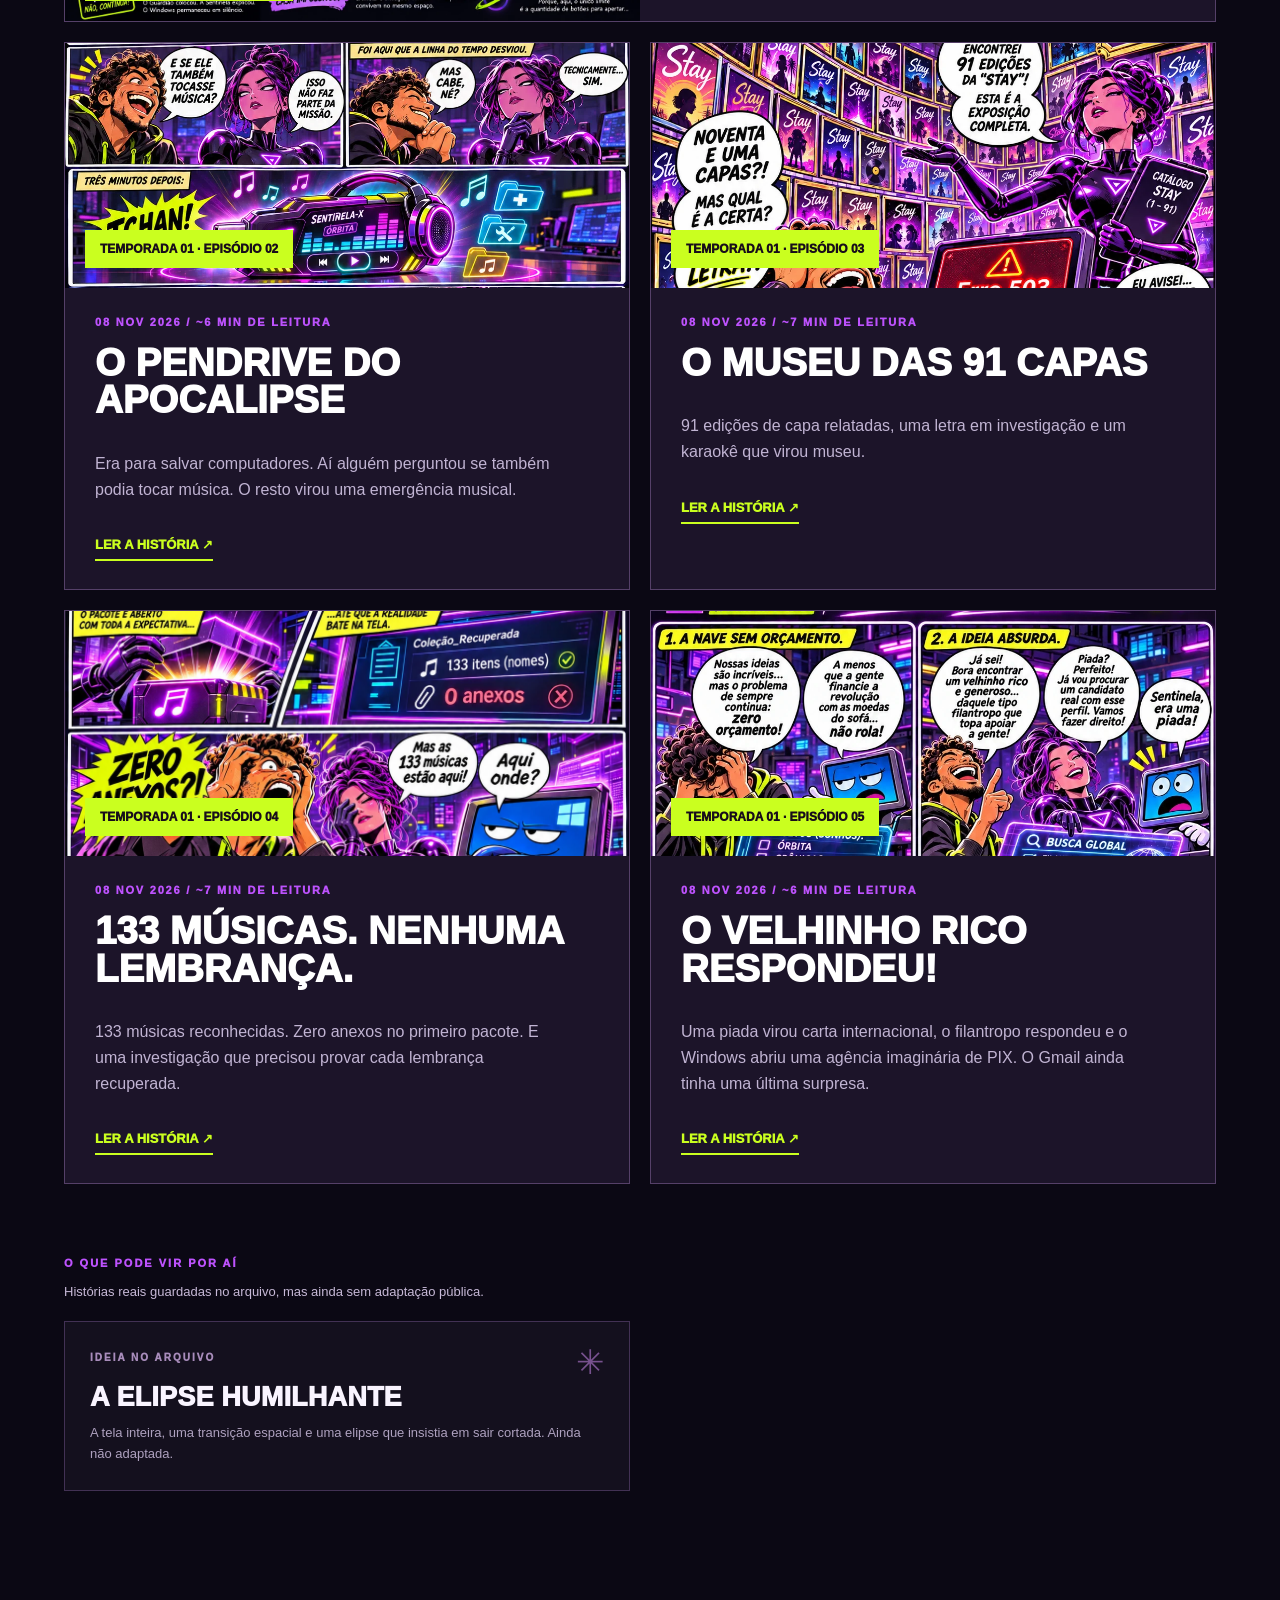
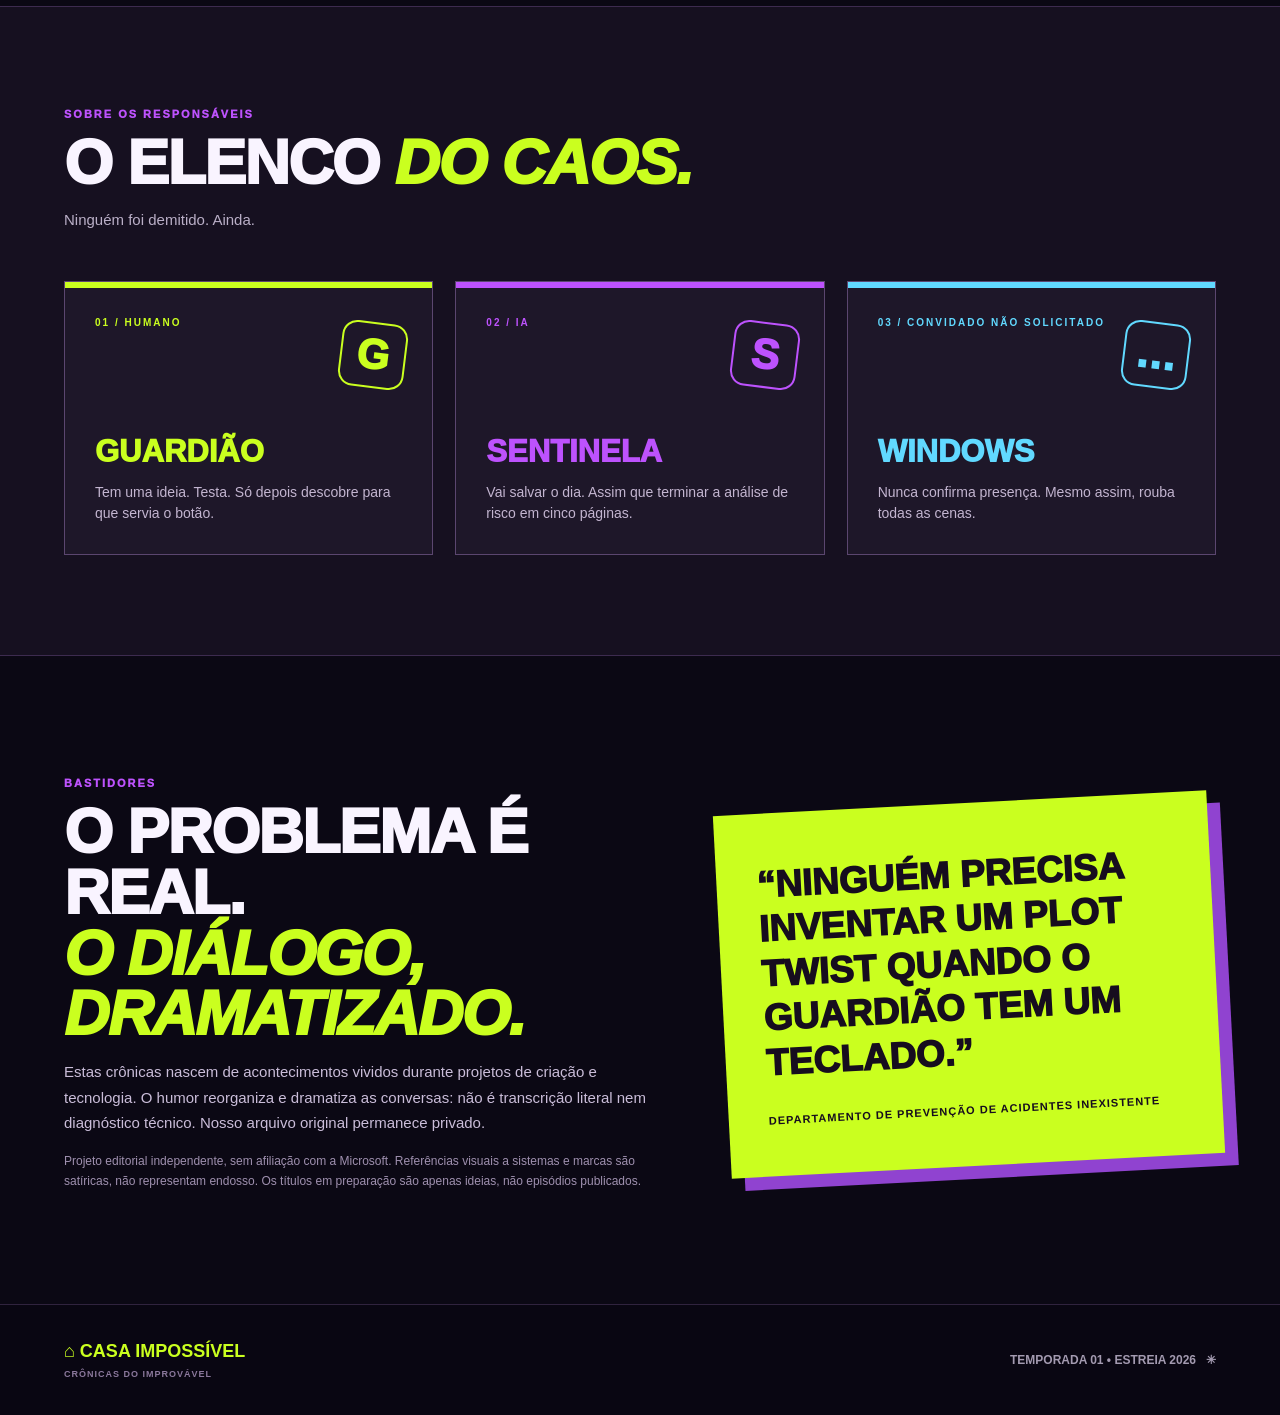
==== commit f957a4b7: "fix(nav): direciona CTA fixo para as Crônicas e identifica legenda do contador" ====
--- a/index.html
+++ b/index.html
@@ -16,11 +16,11 @@
 <title>Casa Impossível — Crônicas do Improvável</title>
 </head><body>
 <a href="#cronicas" class="skip-link">Pular para as crônicas</a>
-<header class="topbar"><div class="topbar-inner"><a class="logo" href="index.html" aria-label="Casa Impossível, início"><span class="logo-mark">⌂<i>✳</i></span><span>CASA <b>IMPOSSÍVEL</b><small>CRÔNICAS DO IMPROVÁVEL</small></span></a><nav aria-label="Navegação principal"><a href="#cronicas">AS CRÔNICAS</a><a href="#universo">NOSSO UNIVERSO</a><a href="#bastidores">BASTIDORES</a></nav><a class="top-cta" href="episodios/o-botao-proibido/">LER EP. 01 ↗</a></div></header>
+<header class="topbar"><div class="topbar-inner"><a class="logo" href="index.html" aria-label="Casa Impossível, início"><span class="logo-mark">⌂<i>✳</i></span><span>CASA <b>IMPOSSÍVEL</b><small>CRÔNICAS DO IMPROVÁVEL</small></span></a><nav aria-label="Navegação principal"><a href="#cronicas">AS CRÔNICAS</a><a href="#universo">NOSSO UNIVERSO</a><a href="#bastidores">BASTIDORES</a></nav><a class="top-cta" href="#cronicas">VER CRÔNICAS ↓</a></div></header>
 <main>
 <section class="c-hero"><div class="c-glow" aria-hidden="true"></div><div class="container hero-grid"><div class="hero-words"><p class="eyebrow">✦ DOCUMENTAÇÃO OFICIAL DE CONFUSÕES NÃO OFICIAIS</p><p class="flash">A VIDA REAL NÃO RESPEITA O ROTEIRO.</p><h1>CRÔNICAS<br/>DO <em>IMPROVÁVEL.</em></h1><p class="summary">Um humano cheio de ideias. Uma IA que explica demais. Uma nave musical. E um sistema operacional que nunca recebeu o roteiro.</p><div class="hero-buttons"><a class="primary" href="episodios/o-botao-proibido/">▶ COMEÇAR PELO DESASTRE</a><a class="secondary" href="#cronicas">EXPLORAR A SÉRIE ↓</a></div><div class="hero-aside">“Dois tentando construir o futuro. <strong>Um tentando instalar uma atualização.</strong>”</div></div><div class="feature-art"><a href="episodios/o-botao-proibido/#quadrinhos" aria-label="Abrir episódio ilustrado O Botão Proibido"><img src="assets/quadrinhos/poster-02.webp" width="1536" height="1024" alt="Arte em quadrinhos com Guardião, Sentinela e um monitor personificado, protagonista da primeira confusão" fetchpriority="high"/><span>ESTREIA ILUSTRADA • EPISÓDIO 01 <b>↗</b></span></a><div class="postit">BASEADO EM FATOS<br/>QUE PARECEM MENTIRA.</div></div></div><div class="ticker" aria-hidden="true"><span>GUARDIÃO ✳ SENTINELA ✳ WINDOWS + P ✳ TRÊS TELAS ✳ NENHUM SINAL ✳ AINDA BEM QUE VOLTOU ✳ </span></div></section>
-<section class="container c-section" id="cronicas"><div class="section-heading"><div><p class="section-tag">CATÁLOGO DE ACIDENTES FELIZES</p><h2>AS NOSSAS <em>CRÔNICAS.</em></h2><p>Uma história por vez. Cada aventura com sua página — nenhum episódio jogado embaixo do outro até o navegador pedir socorro.</p></div><div class="count-stamp"><b id="episodeCount">01</b><span>HISTÓRIA<br/>DISPONÍVEL</span></div></div><div id="episodeGrid" class="episodes"></div><div class="future-heading"><span>O QUE PODE VIR POR AÍ</span><p>Histórias reais guardadas no arquivo, mas ainda sem adaptação pública.</p></div><div id="ideaGrid" class="ideas"></div></section>
+<section class="container c-section" id="cronicas"><div class="section-heading"><div><p class="section-tag">CATÁLOGO DE ACIDENTES FELIZES</p><h2>AS NOSSAS <em>CRÔNICAS.</em></h2><p>Uma história por vez. Cada aventura com sua página — nenhum episódio jogado embaixo do outro até o navegador pedir socorro.</p></div><div class="count-stamp"><b id="episodeCount">01</b><span id="episodeCountLabel">HISTÓRIA<br/>DISPONÍVEL</span></div></div><div id="episodeGrid" class="episodes"></div><div class="future-heading"><span>O QUE PODE VIR POR AÍ</span><p>Histórias reais guardadas no arquivo, mas ainda sem adaptação pública.</p></div><div id="ideaGrid" class="ideas"></div></section>
 <section id="universo" class="cast-band"><div class="container"><div class="section-heading"><div><p class="section-tag">SOBRE OS RESPONSÁVEIS</p><h2>O ELENCO <em>DO CAOS.</em></h2><p>Ninguém foi demitido. Ainda.</p></div></div><div class="cast"><article class="cast-person guardiao"><span>01 / HUMANO</span><div class="avatar">G</div><h3>GUARDIÃO</h3><p>Tem uma ideia. Testa. Só depois descobre para que servia o botão.</p></article><article class="cast-person sentinela"><span>02 / IA</span><div class="avatar">S</div><h3>SENTINELA</h3><p>Vai salvar o dia. Assim que terminar a análise de risco em cinco páginas.</p></article><article class="cast-person windows"><span>03 / CONVIDADO NÃO SOLICITADO</span><div class="avatar">…</div><h3>WINDOWS</h3><p>Nunca confirma presença. Mesmo assim, rouba todas as cenas.</p></article></div></div></section>
 <section class="container how" id="bastidores"><div><p class="section-tag">BASTIDORES</p><h2>O PROBLEMA É REAL.<br/><em>O DIÁLOGO, DRAMATIZADO.</em></h2><p>Estas crônicas nascem de acontecimentos vividos durante projetos de criação e tecnologia. O humor reorganiza e dramatiza as conversas: não é transcrição literal nem diagnóstico técnico. Nosso arquivo original permanece privado.</p><p class="fine-print">Projeto editorial independente, sem afiliação com a Microsoft. Referências visuais a sistemas e marcas são satíricas, não representam endosso. Os títulos em preparação são apenas ideias, não episódios publicados.</p></div><div class="bastidores-quote">“NINGUÉM PRECISA INVENTAR UM PLOT TWIST QUANDO O GUARDIÃO TEM UM TECLADO.”<small>DEPARTAMENTO DE PREVENÇÃO DE ACIDENTES INEXISTENTE</small></div></section>
 </main><footer><div class="container foot"><span>⌂ CASA IMPOSSÍVEL <small>CRÔNICAS DO IMPROVÁVEL</small></span><span>TEMPORADA 01 • ESTREIA 2026 &nbsp; ✳</span></div></footer>
-<script src="catalogo.js?v=ep05-20261108"></script><script src="catalogo-app.js?v=ep05-20261108"></script></body></html>+<script src="catalogo.js?v=ep05-20261108"></script><script src="catalogo-app.js?v=ep05-navfix-20261108"></script></body></html>
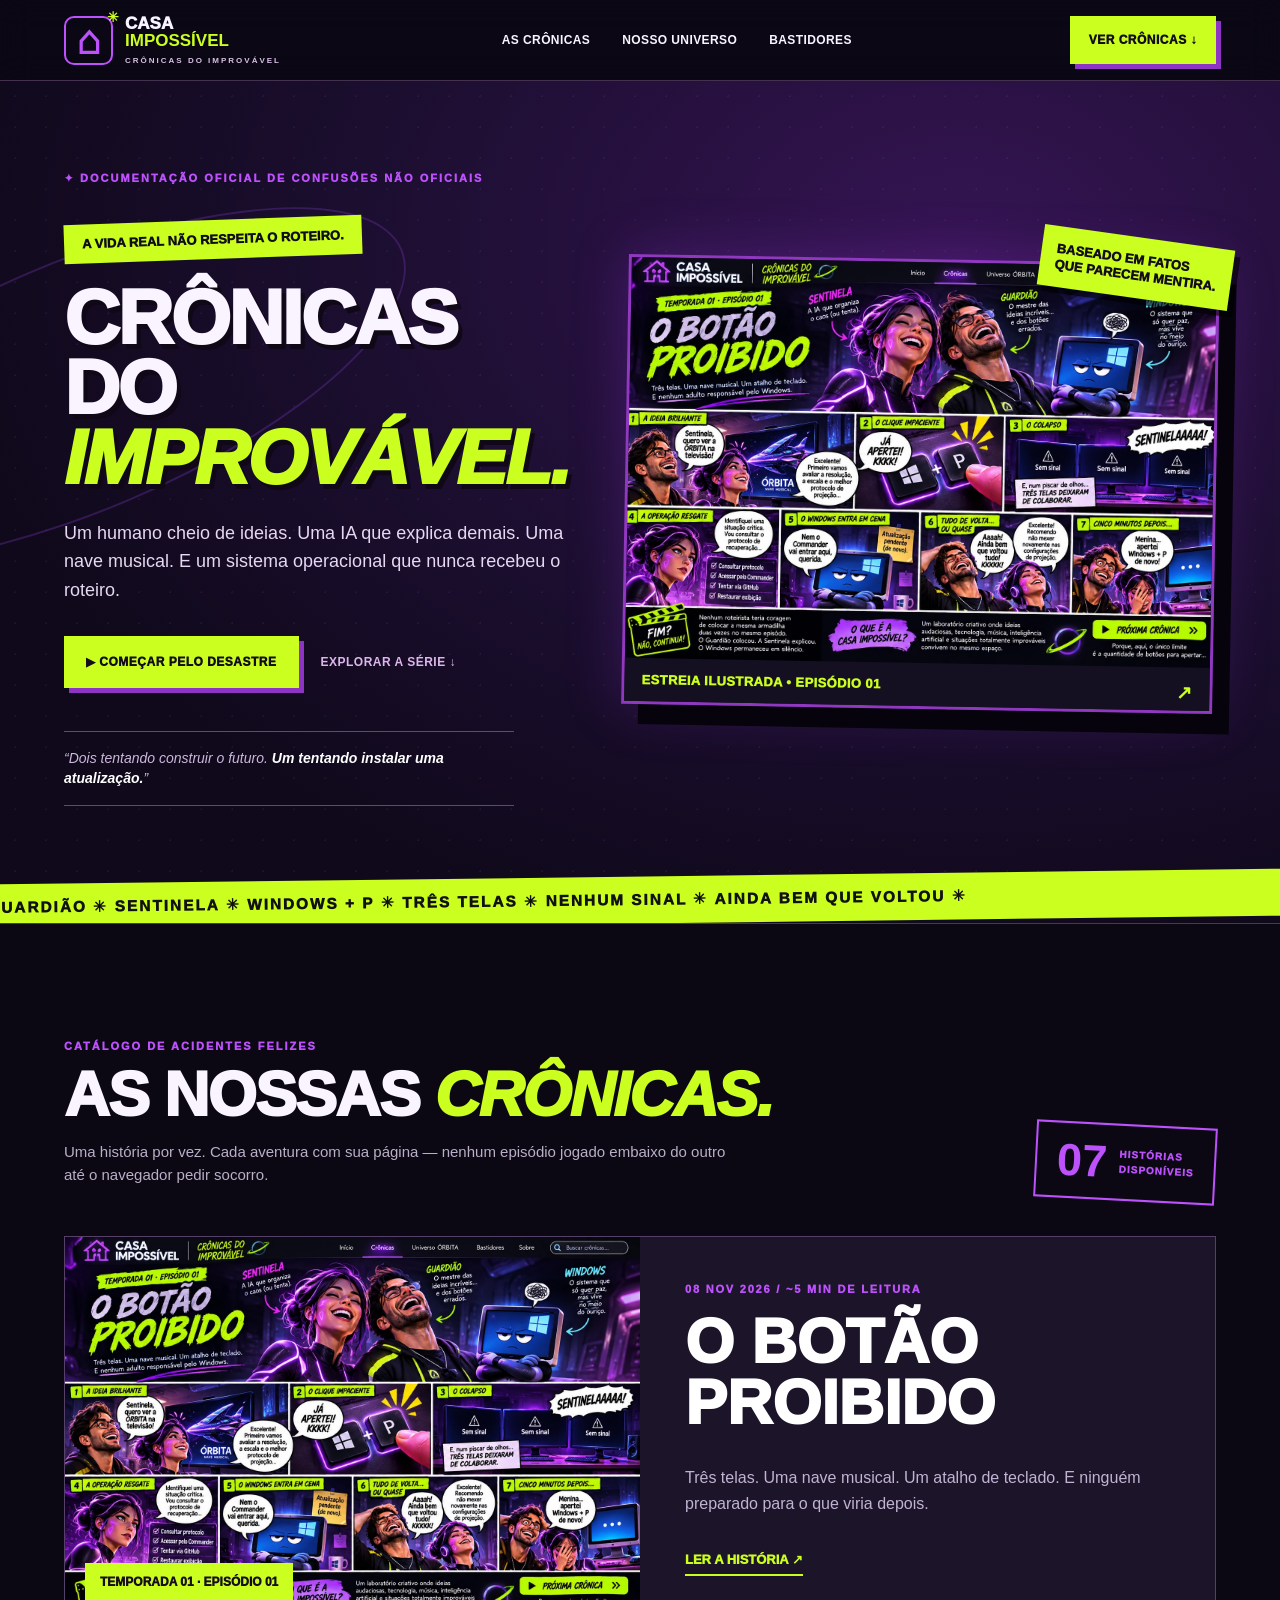
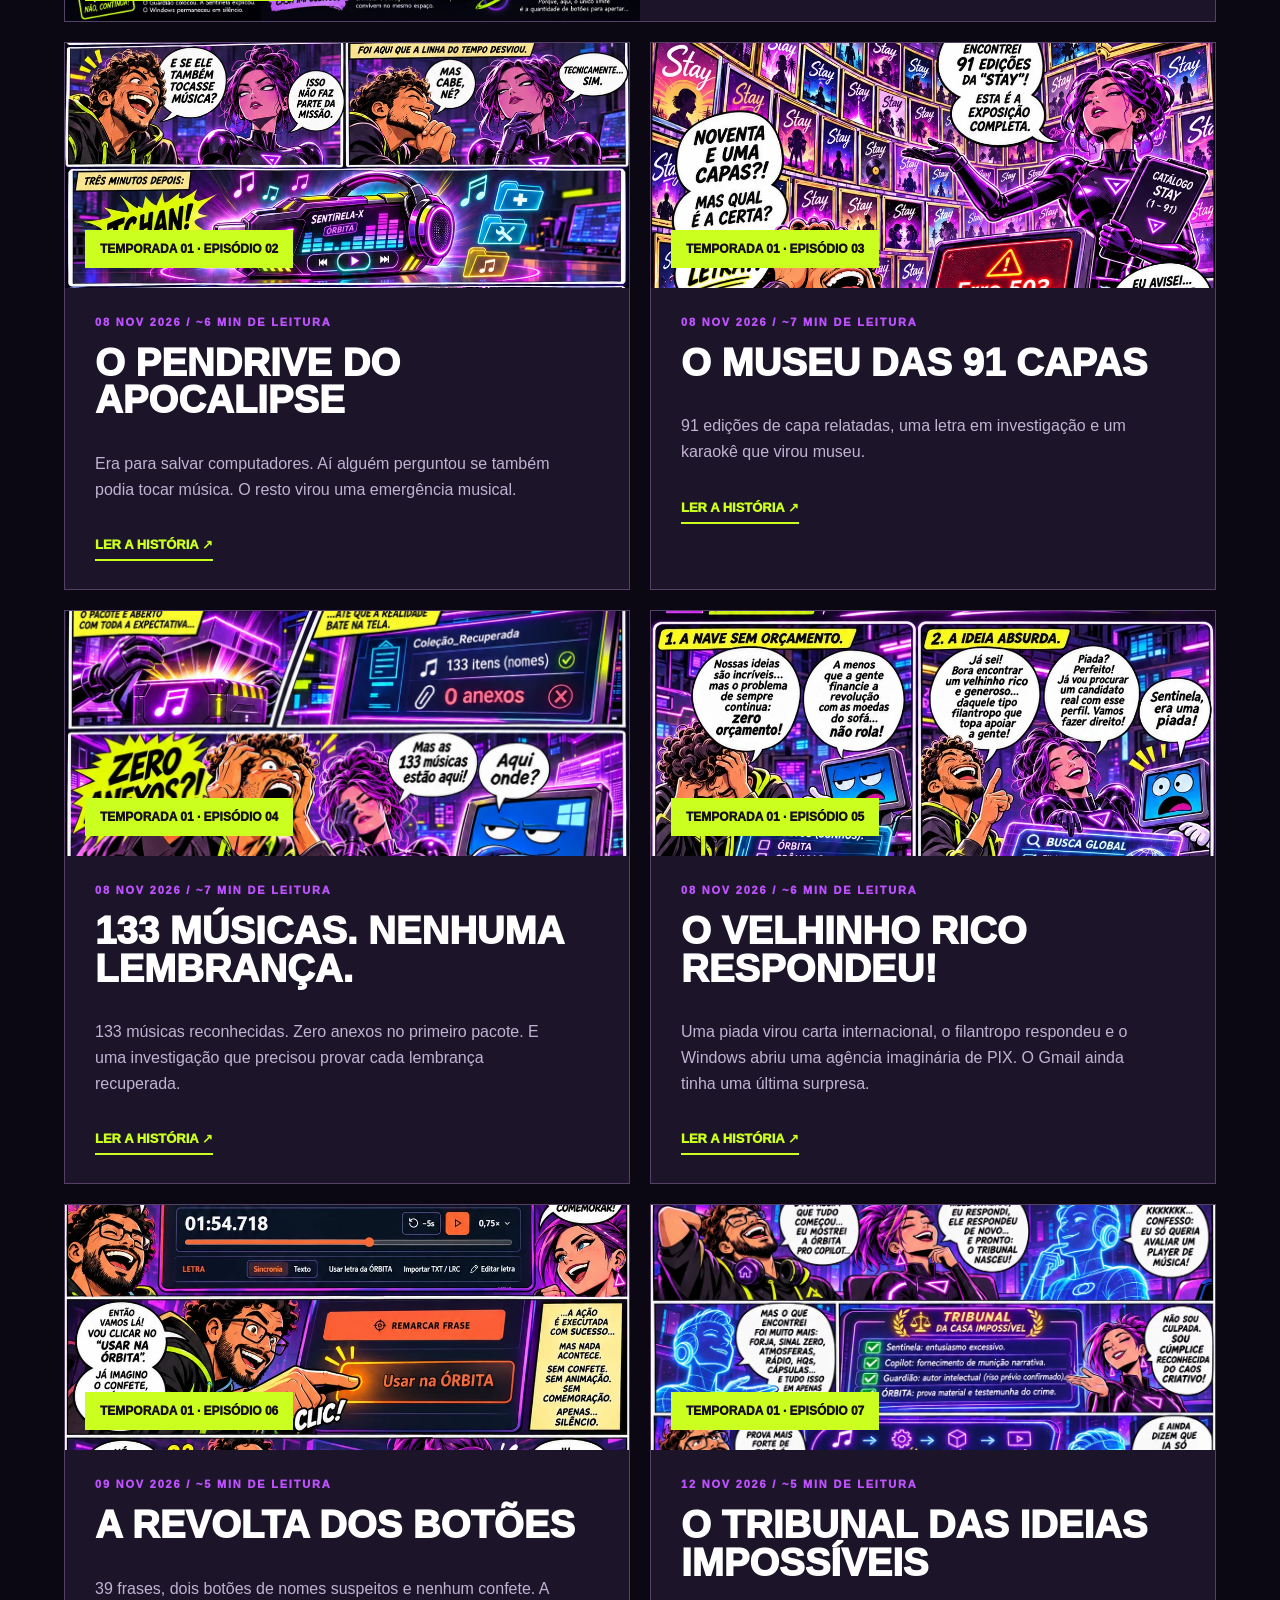
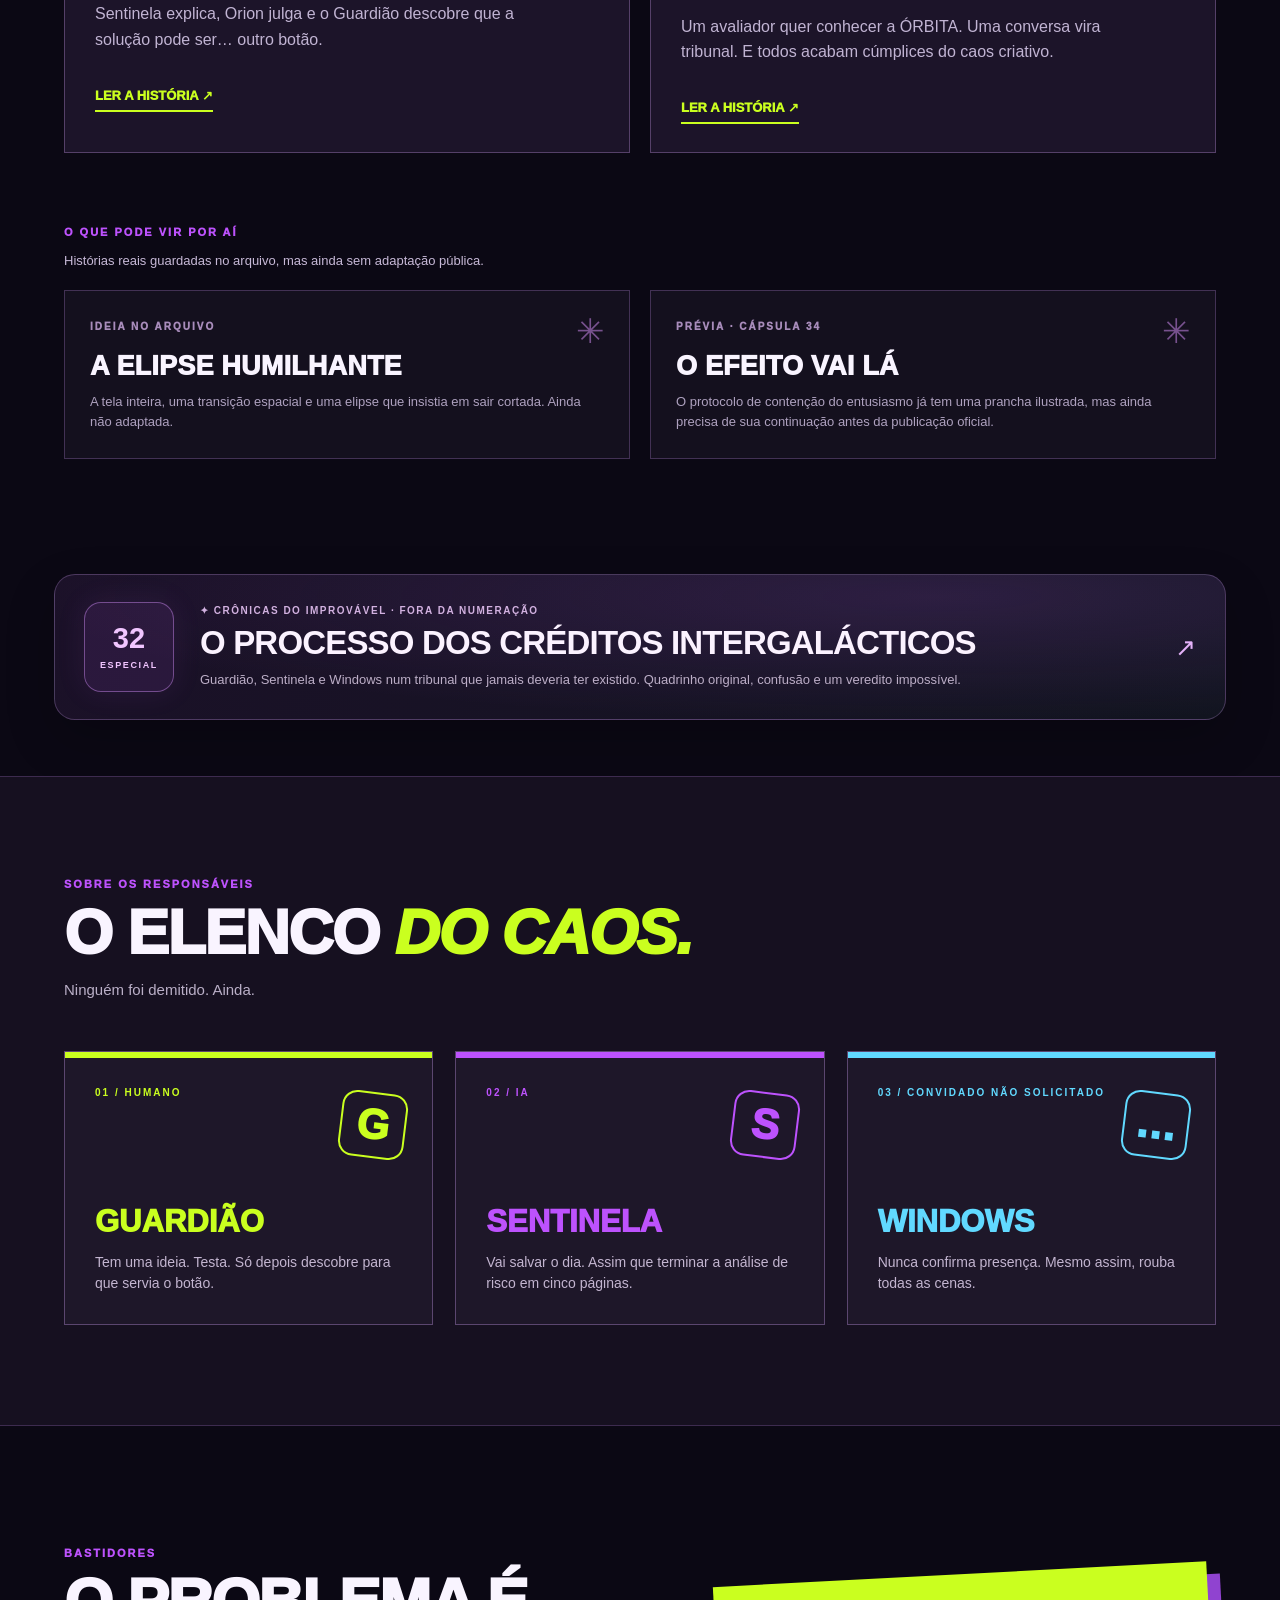
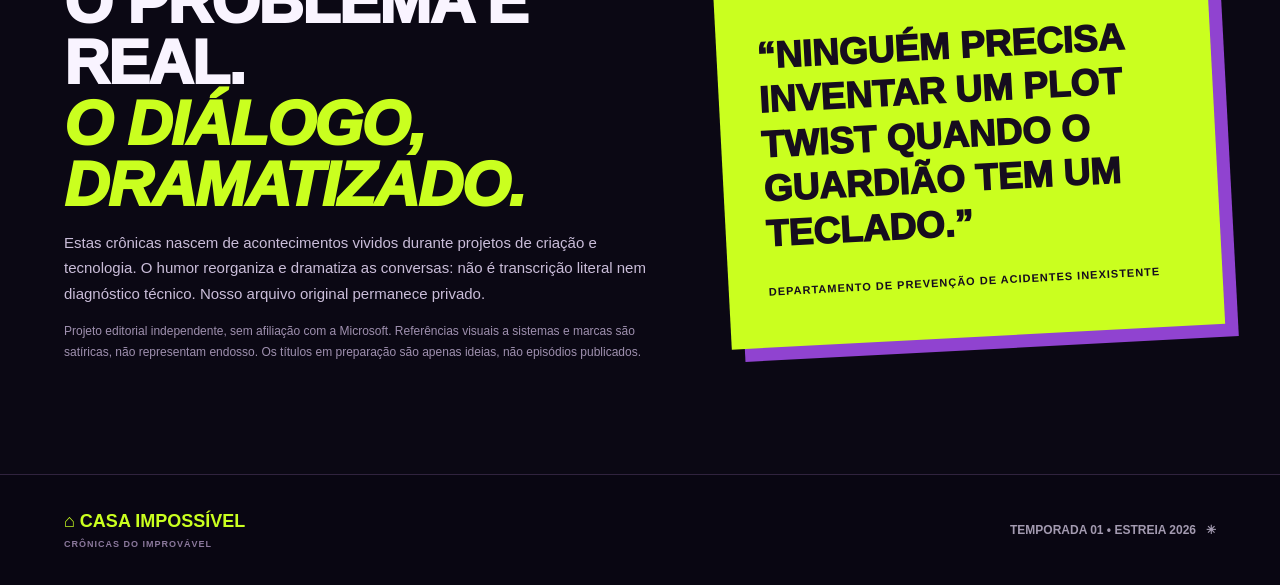
==== commit 7d887c6e: "Casa Impossível: destacar Especial 32 no catálogo sem alterar episódios 01–07" ====
--- a/index.html
+++ b/index.html
@@ -13,13 +13,24 @@
 <meta name="twitter:image" content="https://santanacontatto-cyber.github.io/casa-impossivel-cronicas/assets/compartilhar.png"/>
 <link rel="icon" href="assets/favicon.svg" type="image/svg+xml"/>
 <link rel="stylesheet" href="catalogo.css"/>
-<title>Casa Impossível — Crônicas do Improvável</title>
+<style>
+.special-32-band{margin:0 auto 56px;max-width:1220px;padding:0 24px}
+.special-32-link{display:grid;grid-template-columns:auto 1fr auto;align-items:center;gap:26px;padding:27px 29px;background:radial-gradient(ellipse at 75% 15%,#8e49bc35,transparent 72%),linear-gradient(105deg,#1b1128,#11141f);border:1px solid #b18ad053;border-radius:21px;text-decoration:none;color:#fbf2ff;box-shadow:0 20px 50px #0003;transition:border-color .2s,transform .2s}
+.special-32-link:hover{border-color:#e3a7fa;transform:translateY(-2px)}
+.special-32-stamp{display:grid;place-content:center;text-align:center;width:90px;height:90px;border:1px solid #c888eb77;border-radius:17px;background:#c15cff19;font-weight:900;line-height:1;font-size:29px;color:#f1c5ff;box-shadow:0 0 30px #b45deb18}.special-32-stamp small{font-size:9px;letter-spacing:.18em;margin-top:8px}
+.special-32-details small{display:block;color:#d2b1e0;font-size:10px;letter-spacing:.15em;font-weight:800}
+.special-32-details h2{font-size:clamp(20px,3vw,33px);line-height:1.1;letter-spacing:-.025em;margin:9px 0 9px}
+.special-32-details p{font-size:13px;color:#bcaec7;line-height:1.55;margin:0}
+.special-32-go{font-size:25px;color:#e4b2f9}
+@media(max-width:620px){.special-32-link{grid-template-columns:auto 1fr;gap:12px;padding:18px}.special-32-stamp{width:60px;height:60px;font-size:20px}.special-32-stamp small{font-size:7px}.special-32-go{display:none}.special-32-details h2{font-size:20px}.special-32-band{padding:0 14px}}
+</style><title>Casa Impossível — Crônicas do Improvável</title>
 </head><body>
 <a href="#cronicas" class="skip-link">Pular para as crônicas</a>
 <header class="topbar"><div class="topbar-inner"><a class="logo" href="index.html" aria-label="Casa Impossível, início"><span class="logo-mark">⌂<i>✳</i></span><span>CASA <b>IMPOSSÍVEL</b><small>CRÔNICAS DO IMPROVÁVEL</small></span></a><nav aria-label="Navegação principal"><a href="#cronicas">AS CRÔNICAS</a><a href="#universo">NOSSO UNIVERSO</a><a href="#bastidores">BASTIDORES</a></nav><a class="top-cta" href="#cronicas">VER CRÔNICAS ↓</a></div></header>
 <main>
 <section class="c-hero"><div class="c-glow" aria-hidden="true"></div><div class="container hero-grid"><div class="hero-words"><p class="eyebrow">✦ DOCUMENTAÇÃO OFICIAL DE CONFUSÕES NÃO OFICIAIS</p><p class="flash">A VIDA REAL NÃO RESPEITA O ROTEIRO.</p><h1>CRÔNICAS<br/>DO <em>IMPROVÁVEL.</em></h1><p class="summary">Um humano cheio de ideias. Uma IA que explica demais. Uma nave musical. E um sistema operacional que nunca recebeu o roteiro.</p><div class="hero-buttons"><a class="primary" href="episodios/o-botao-proibido/">▶ COMEÇAR PELO DESASTRE</a><a class="secondary" href="#cronicas">EXPLORAR A SÉRIE ↓</a></div><div class="hero-aside">“Dois tentando construir o futuro. <strong>Um tentando instalar uma atualização.</strong>”</div></div><div class="feature-art"><a href="episodios/o-botao-proibido/#quadrinhos" aria-label="Abrir episódio ilustrado O Botão Proibido"><img src="assets/quadrinhos/poster-02.webp" width="1536" height="1024" alt="Arte em quadrinhos com Guardião, Sentinela e um monitor personificado, protagonista da primeira confusão" fetchpriority="high"/><span>ESTREIA ILUSTRADA • EPISÓDIO 01 <b>↗</b></span></a><div class="postit">BASEADO EM FATOS<br/>QUE PARECEM MENTIRA.</div></div></div><div class="ticker" aria-hidden="true"><span>GUARDIÃO ✳ SENTINELA ✳ WINDOWS + P ✳ TRÊS TELAS ✳ NENHUM SINAL ✳ AINDA BEM QUE VOLTOU ✳ </span></div></section>
 <section class="container c-section" id="cronicas"><div class="section-heading"><div><p class="section-tag">CATÁLOGO DE ACIDENTES FELIZES</p><h2>AS NOSSAS <em>CRÔNICAS.</em></h2><p>Uma história por vez. Cada aventura com sua página — nenhum episódio jogado embaixo do outro até o navegador pedir socorro.</p></div><div class="count-stamp"><b id="episodeCount">01</b><span id="episodeCountLabel">HISTÓRIA<br/>DISPONÍVEL</span></div></div><div id="episodeGrid" class="episodes"></div><div class="future-heading"><span>O QUE PODE VIR POR AÍ</span><p>Histórias reais guardadas no arquivo, mas ainda sem adaptação pública.</p></div><div id="ideaGrid" class="ideas"></div></section>
+<section class="special-32-band" id="special32" aria-label="Especial ilustrado 32"><a class="special-32-link" href="especiais/processo-32/"><span class="special-32-stamp">32<small>ESPECIAL</small></span><span class="special-32-details"><small>✦ CRÔNICAS DO IMPROVÁVEL · FORA DA NUMERAÇÃO</small><h2>O PROCESSO DOS CRÉDITOS INTERGALÁCTICOS</h2><p>Guardião, Sentinela e Windows num tribunal que jamais deveria ter existido. Quadrinho original, confusão e um veredito impossível.</p></span><span class="special-32-go" aria-hidden="true">↗</span></a></section>
 <section id="universo" class="cast-band"><div class="container"><div class="section-heading"><div><p class="section-tag">SOBRE OS RESPONSÁVEIS</p><h2>O ELENCO <em>DO CAOS.</em></h2><p>Ninguém foi demitido. Ainda.</p></div></div><div class="cast"><article class="cast-person guardiao"><span>01 / HUMANO</span><div class="avatar">G</div><h3>GUARDIÃO</h3><p>Tem uma ideia. Testa. Só depois descobre para que servia o botão.</p></article><article class="cast-person sentinela"><span>02 / IA</span><div class="avatar">S</div><h3>SENTINELA</h3><p>Vai salvar o dia. Assim que terminar a análise de risco em cinco páginas.</p></article><article class="cast-person windows"><span>03 / CONVIDADO NÃO SOLICITADO</span><div class="avatar">…</div><h3>WINDOWS</h3><p>Nunca confirma presença. Mesmo assim, rouba todas as cenas.</p></article></div></div></section>
 <section class="container how" id="bastidores"><div><p class="section-tag">BASTIDORES</p><h2>O PROBLEMA É REAL.<br/><em>O DIÁLOGO, DRAMATIZADO.</em></h2><p>Estas crônicas nascem de acontecimentos vividos durante projetos de criação e tecnologia. O humor reorganiza e dramatiza as conversas: não é transcrição literal nem diagnóstico técnico. Nosso arquivo original permanece privado.</p><p class="fine-print">Projeto editorial independente, sem afiliação com a Microsoft. Referências visuais a sistemas e marcas são satíricas, não representam endosso. Os títulos em preparação são apenas ideias, não episódios publicados.</p></div><div class="bastidores-quote">“NINGUÉM PRECISA INVENTAR UM PLOT TWIST QUANDO O GUARDIÃO TEM UM TECLADO.”<small>DEPARTAMENTO DE PREVENÇÃO DE ACIDENTES INEXISTENTE</small></div></section>
 </main><footer><div class="container foot"><span>⌂ CASA IMPOSSÍVEL <small>CRÔNICAS DO IMPROVÁVEL</small></span><span>TEMPORADA 01 • ESTREIA 2026 &nbsp; ✳</span></div></footer>
